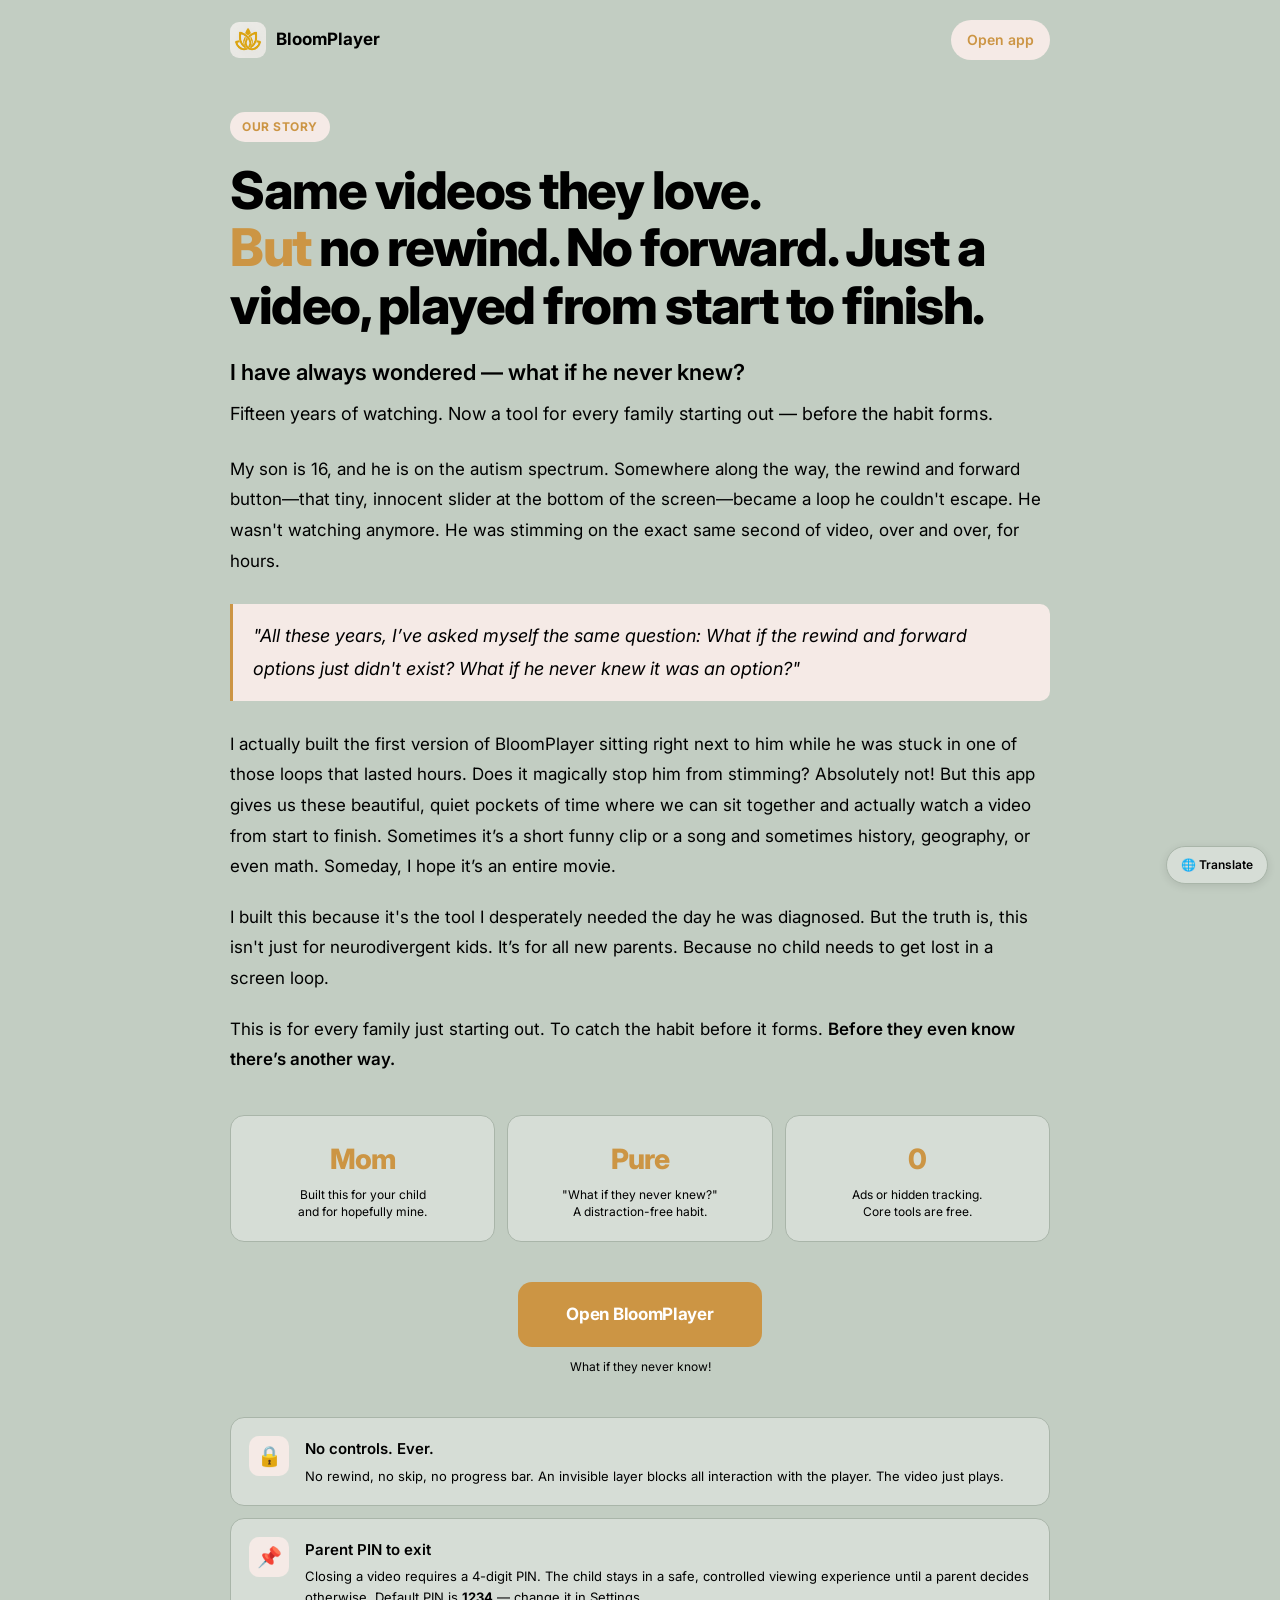
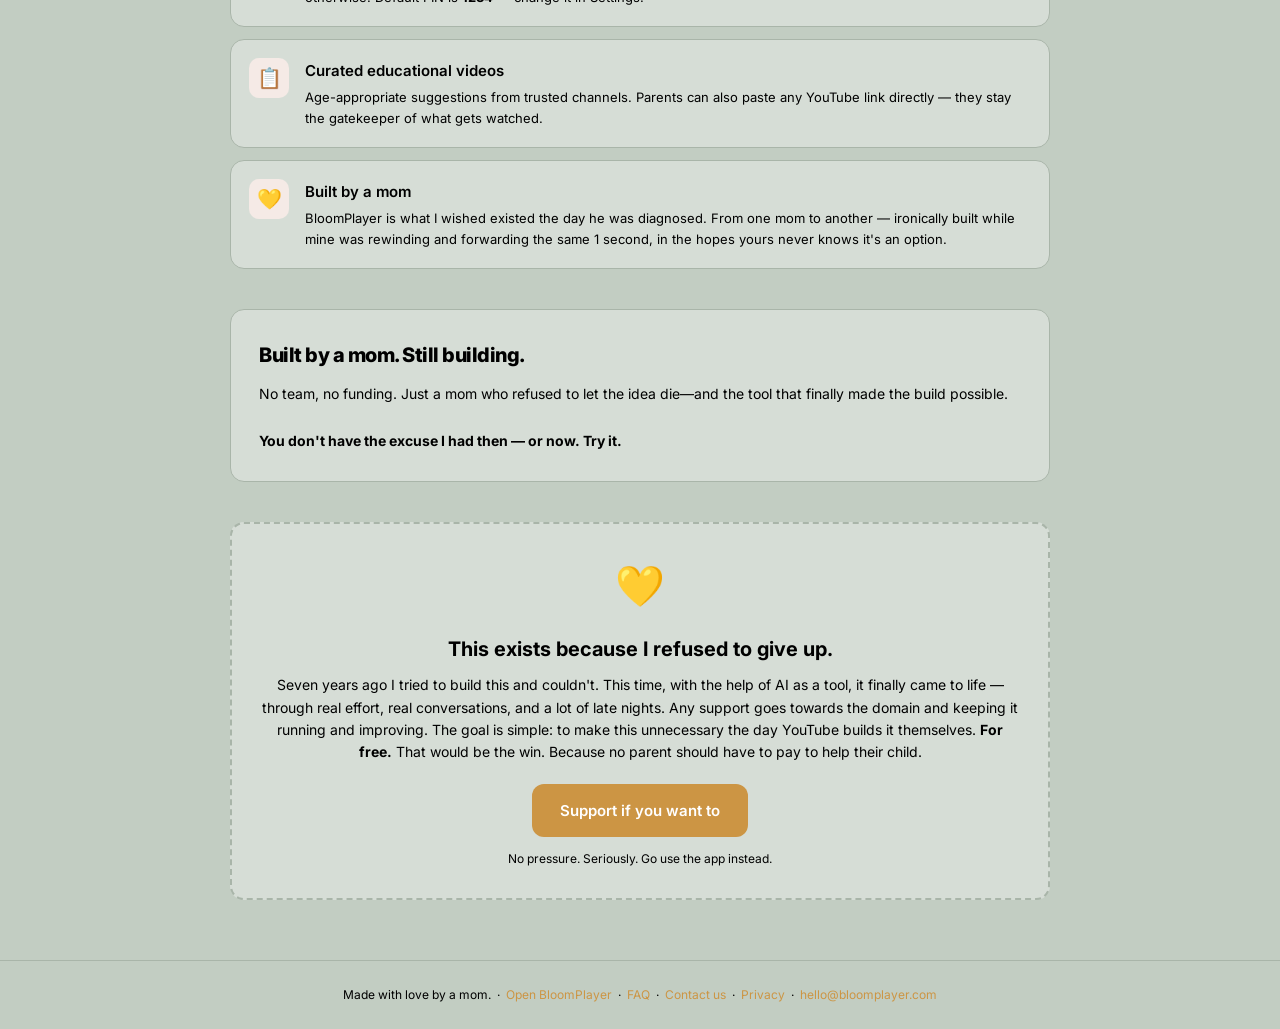
==== about.html @ 637f336a "Update about.html" ====
<!DOCTYPE html>
<html lang="en">
<head>
  <meta name="color-scheme" content="light">
<meta charset="UTF-8"/>
<meta name="viewport" content="width=device-width, initial-scale=1.0"/>
<meta http-equiv="Cache-Control" content="no-cache, no-store, must-revalidate"/>
<meta http-equiv="Pragma" content="no-cache"/>
<meta http-equiv="Expires" content="0"/>
<title>BloomPlayer — Our Story</title>
<meta name="description" content="Why BloomPlayer exists. One parent, one night, one big idea."/>
<link rel="apple-touch-icon" href="icon.png"/>
<link rel="icon" type="image/png" href="icon.png"/>
<link rel="stylesheet" href="theme-v2.css?v=2.2"/>
<script async src="https://www.googletagmanager.com/gtag/js?id=G-4LPVCYGQP9"></script>
<script>
  window.dataLayer = window.dataLayer || [];
  function gtag(){dataLayer.push(arguments);}
  gtag('js', new Date());
  gtag('config', 'G-4LPVCYGQP9');
</script>
<style>
@import url('https://fonts.googleapis.com/css2?family=Inter:wght@400;500;600;700;800&display=swap');

*{margin:0;padding:0;box-sizing:border-box;}
body{background:var(--bg);color:var(--text);font-family:'Inter',-apple-system,sans-serif;line-height:1.7;}

/* ── Single width token used everywhere ── */
.wrap{width:100%;max-width:900px;margin-left:auto;margin-right:auto;padding-left:clamp(16px,4vw,40px);padding-right:clamp(16px,4vw,40px);}

nav{display:flex;align-items:center;justify-content:space-between;padding-top:20px;padding-bottom:20px;}
.nav-brand{display:flex;align-items:center;gap:10px;text-decoration:none;color:var(--text);}
.nav-name{font-size:17px;font-weight:700;color:var(--text);}
.nav-link{font-size:14px;color:var(--red);font-weight:600;text-decoration:none;background:var(--red-light);padding:8px 16px;border-radius:20px;}

.hero{padding-top:32px;}
.hero-eyebrow{display:inline-flex;align-items:center;gap:6px;background:var(--red-light);color:var(--red);font-size:12px;font-weight:700;padding:5px 12px;border-radius:20px;margin-bottom:20px;text-transform:uppercase;letter-spacing:0.5px;}
.hero h1{font-size:clamp(28px,5vw,52px);font-weight:800;letter-spacing:-1.5px;line-height:1.1;margin-bottom:20px;color:var(--text);}
.hero h1 span{color:var(--red);}
.hero-sub{font-size:18px;color:var(--text-2);line-height:1.7;margin-bottom:0;}

.story{padding-top:24px;}
.story p{font-size:17px;color:var(--text-2);margin-bottom:20px;line-height:1.8;}
.story p strong{color:var(--text);font-weight:600;}
.story .highlight{background:var(--red-light);border-left:3px solid var(--red);padding:16px 20px;border-radius:0 10px 10px 0;margin:28px 0;}
.story .highlight p{color:var(--text);font-size:18px;font-style:italic;margin:0;}

.stats{display:grid;grid-template-columns:repeat(3,1fr);gap:12px;margin-top:40px;margin-bottom:40px;}
.stat{background:var(--card);border:1px solid var(--border);border-radius:var(--radius);padding:20px;text-align:center;}
.stat-number{font-size:28px;font-weight:800;color:var(--red);letter-spacing:-1px;}
.stat-label{font-size:12px;color:var(--text-3);margin-top:4px;line-height:1.4;}

.why-section{padding-top:0;}
.why-grid{display:flex;flex-direction:column;gap:12px;margin-top:20px;}
.why-item{display:flex;gap:16px;align-items:flex-start;background:var(--card);border:1px solid var(--border);border-radius:var(--radius);padding:18px;}
.why-icon{width:40px;height:40px;border-radius:10px;display:flex;align-items:center;justify-content:center;font-size:20px;flex-shrink:0;background:var(--red-light);}
.why-title{font-size:15px;font-weight:600;margin-bottom:4px;color:var(--text);}
.why-text{font-size:13px;color:var(--text-2);line-height:1.6;}

.night-banner{margin-top:40px;}
.night-card{background:var(--card);border:1px solid var(--border);border-radius:var(--radius);padding:28px;}
.night-card h3{font-size:20px;font-weight:800;margin-bottom:10px;letter-spacing:-0.5px;color:var(--text);}
.night-card p{font-size:14px;color:var(--text-2);line-height:1.7;}

.donate-section{margin-top:40px;padding-bottom:60px;}
.donate-card{background:var(--card);border:2px dashed var(--border);border-radius:var(--radius);padding:28px;text-align:center;}
.donate-emoji{font-size:40px;margin-bottom:12px;}
.donate-card h3{font-size:20px;font-weight:700;margin-bottom:8px;color:var(--text);}
.donate-card p{font-size:14px;color:var(--text-2);margin-bottom:20px;line-height:1.6;}
.donate-btn{display:inline-block;background:var(--red);color:white;font-size:15px;font-weight:600;padding:14px 28px;border-radius:12px;text-decoration:none;font-family:inherit;}
.donate-note{font-size:12px;color:var(--text-3);margin-top:12px;}

.cta-section{margin-top:40px;margin-bottom:40px;text-align:center;}
.cta-btn{display:inline-block;background:var(--red);color:white;font-size:17px;font-weight:700;padding:18px 48px;border-radius:14px;text-decoration:none;letter-spacing:-0.3px;}
.cta-note{font-size:12px;color:var(--text-3);margin-top:10px;}

footer{border-top:1px solid var(--border);padding:24px;text-align:center;font-size:12px;color:var(--text-3);}
footer a{color:var(--red);text-decoration:none;}

@media(max-width:480px){
  .stats{grid-template-columns:1fr;}
  .hero h1{letter-spacing:-0.5px;}
}
</style>
</head>
<body>

<div style="position:fixed;bottom:16px;right:12px;z-index:999;">
  <a href="#" onclick="window.open('https://translate.google.com/translate?sl=en&tl=auto&u='+encodeURIComponent(window.location.href),'_blank');return false;" style="display:flex;align-items:center;gap:6px;background:var(--card);border:1px solid var(--border);border-radius:20px;padding:8px 14px;font-size:12px;font-weight:600;color:var(--text);text-decoration:none;box-shadow:0 2px 8px rgba(0,0,0,0.1);">&#127760; Translate</a>
</div>


<nav class="wrap">
  <a class="nav-brand" href="index.html">
    <img src="icon.png" style="width:36px;height:36px;border-radius:9px;flex-shrink:0;"/>
    <span class="nav-name">BloomPlayer</span>
  </a>
  <a class="nav-link" href="index.html">Open app</a>
</nav>

<div class="hero wrap">
  <div class="hero-eyebrow">Our story</div>
  <h1>Same videos they love.<br/><span>But</span> no rewind. No forward. Just a video, played from start to finish.</h1>
  <p class="hero-sub" style="font-size:22px;font-weight:600;color:var(--text);margin-bottom:8px;">I have always wondered — what if he never knew?</p>
  <p class="hero-sub">Fifteen years of watching. Now a tool for every family starting out — before the habit forms.</p>
</div>

<div class="story wrap">
  <p>My son is 16, and he is on the autism spectrum. Somewhere along the way, the rewind and forward button—that tiny, innocent slider at the bottom of the screen—became a loop he couldn't escape. He wasn't watching anymore. He was stimming on the exact same second of video, over and over, for hours.</p>

  <div class="highlight">
    <p>"All these years, I’ve asked myself the same question: What if the rewind and forward options just didn't exist? What if he never knew it was an option?"</p>
  </div>

  <p>I actually built the first version of BloomPlayer sitting right next to him while he was stuck in one of those loops that lasted hours. Does it magically stop him from stimming? Absolutely not! But this app gives us these beautiful, quiet pockets of time where we can sit together and actually watch a video from start to finish. Sometimes it’s a short funny clip or a song and sometimes history, geography, or even math. Someday, I hope it’s an entire movie.</p>

  <p>I built this because it's the tool I desperately needed the day he was diagnosed. But the truth is, this isn't just for neurodivergent kids. It’s for all new parents. Because no child needs to get lost in a screen loop.</p>

  <p>This is for every family just starting out. To catch the habit before it forms. <strong>Before they even know there’s another way.</strong></p>
</div>

<div class="stats wrap">
  <div class="stat"><div class="stat-number">Mom</div><div class="stat-label">Built this for your child<br/>and for hopefully mine.</div></div>
  <div class="stat"><div class="stat-number">Pure</div><div class="stat-label">"What if they never knew?"<br/>A distraction-free habit.</div></div>
  <div class="stat"><div class="stat-number">0</div><div class="stat-label">Ads or hidden tracking.<br/>Core tools are free.</div></div>
</div>

<div class="cta-section wrap">
  <a class="cta-btn" href="index.html">Open BloomPlayer</a>
  <div class="cta-note">What if they never know!</div>
</div>

<div class="why-section wrap">
  <div class="why-grid">
    <div class="why-item">
      <div class="why-icon">&#128274;</div>
      <div>
        <div class="why-title">No controls. Ever.</div>
        <div class="why-text">No rewind, no skip, no progress bar. An invisible layer blocks all interaction with the player. The video just plays.</div>
      </div>
    </div>
    <div class="why-item">
      <div class="why-icon">&#128204;</div>
      <div>
        <div class="why-title">Parent PIN to exit</div>
        <div class="why-text">Closing a video requires a 4-digit PIN. The child stays in a safe, controlled viewing experience until a parent decides otherwise. Default PIN is <strong>1234</strong> — change it in Settings.</div>
      </div>
    </div>
    <div class="why-item">
      <div class="why-icon">&#128203;</div>
      <div>
        <div class="why-title">Curated educational videos</div>
        <div class="why-text">Age-appropriate suggestions from trusted channels. Parents can also paste any YouTube link directly — they stay the gatekeeper of what gets watched.</div>
      </div>
    </div>
    <div class="why-item">
      <div class="why-icon">&#128155;</div>
      <div>
        <div class="why-title">Built by a mom</div>
        <div class="why-text">BloomPlayer is what I wished existed the day he was diagnosed. From one mom to another — ironically built while mine was rewinding and forwarding the same 1 second, in the hopes yours never knows it's an option.</div>
      </div>
    </div>
  </div>
</div>

<div class="night-banner wrap">
  <div class="night-card">
    <h3>Built by a mom. Still building.</h3>
    <p>No team, no funding. Just a mom who refused to let the idea die—and the tool that finally made the build possible.<br><br><strong>You don't have the excuse I had then — or now. Try it.</strong></p>
  </div>
</div>

<div class="donate-section wrap">
  <div class="donate-card">
    <div class="donate-emoji">&#128155;</div>
    <h3>This exists because I refused to give up.</h3>
    <p>Seven years ago I tried to build this and couldn't. This time, with the help of AI as a tool, it finally came to life — through real effort, real conversations, and a lot of late nights. Any support goes towards the domain and keeping it running and improving. The goal is simple: to make this unnecessary the day YouTube builds it themselves. <strong>For free.</strong> That would be the win. Because no parent should have to pay to help their child.</p>
    <a class="donate-btn" href="https://ko-fi.com/BloomPlayer" target="_blank">Support if you want to</a>
    <div class="donate-note">No pressure. Seriously. Go use the app instead.</div>
  </div>
</div>

<footer>
  Made with love by a mom. &nbsp;·&nbsp;
  <a href="index.html">Open BloomPlayer</a> &nbsp;·&nbsp;
  <a href="faq.html">FAQ</a> &nbsp;·&nbsp;
  <a href="contact.html">Contact us</a> &nbsp;·&nbsp;
  <a href="privacy.html">Privacy</a> &nbsp;·&nbsp;
  <a href="mailto:hello@bloomplayer.com">hello@bloomplayer.com</a>
</footer>

</body>
</html>
---- theme-v2.css ----
/* ============================================================
   BloomPlayer — Theme File: Misty Sage & Ink Black
   Matches the organic, greenish background mockup exactly.
   ============================================================ */

:root {
  /* ── PRIMARY ACTIONS (Golden Ochre) ── */
  /* Matches the "Watch" button and the Lotus Logo */
  --red:                #CC9544;   
  --red-dark:           #B37E36;   
  --red-light:          #F5EAE6;   

  /* ── PAGE SURFACES (Misty Sage Tint) ── */
  /* This provides that distinct greenish-grey background */
  --bg:                 #C2CDC2;   /* Deepened Misty Sage Base */
  --card:               #D6DDD6;   /* Muted Mint surface */
  --card2:              #E2E8E2;   /* Highlighted surface for hero cards */
  --border:             #A9B5A9;   /* Organic Sage divider */

  /* ── MAXIMUM READABILITY TEXT (INK BLACK) ── */
  --text:               #000000;   /* Primary Headers */
  --text-2:             #000000;   /* Instructions & Body */
  --text-3:             #000000;   /* Metadata & Captions */

  /* ── SECONDARY ACCENT (Sage Green) ── */
  /* Used for filters and the "Educational" pills */
  --accent:             #7A9A88;   /* Darker Sage for readability */
  --accent-text:        #FFFFFF;   /* White text on Sage pills */

  /* ── MISC SURFACES ── */
  --badge-bg:           #B5C0B5;   
  --video-bg:           #000000;   
  --input-bg:           #E2E8E2;   

  /* ── THE "CLOUD" SHADOW ── */
  /* Soft, organic depth as seen in the mockup */
  --shadow:             0 10px 30px -5px rgba(0, 0, 0, 0.08), 0 20px 40px -10px rgba(0, 0, 0, 0.04);
  --radius:             14px;
  --radius-lg:          32px;      

  /* ── INFO / PARENT BOX ── */
  --info-bg:            #D6DDD6;
  --info-border:        #A9B5A9;
  --info-text:          #000000;

  /* ── VIDEO CARDS ── */
  --video-card-bg:      #FDFCFA; 
  --video-card-border:  #D1D9D1;
  --video-card-radius:  24px;

  /* ── PLAYER SCREEN ── */
  --player-bg:          #121110;
  --player-btn-bg:      #1C1A18;
  --player-btn-border:  #3A3733;
}

/* ── UI SPECIFIC OVERRIDES ── */

/* Force all instructions and secondary text to stay Bold Black */
.brand-tag, .input-desc, .parent-note {
    font-style: italic;
    color: #000000 !important;
    font-weight: 500;
}
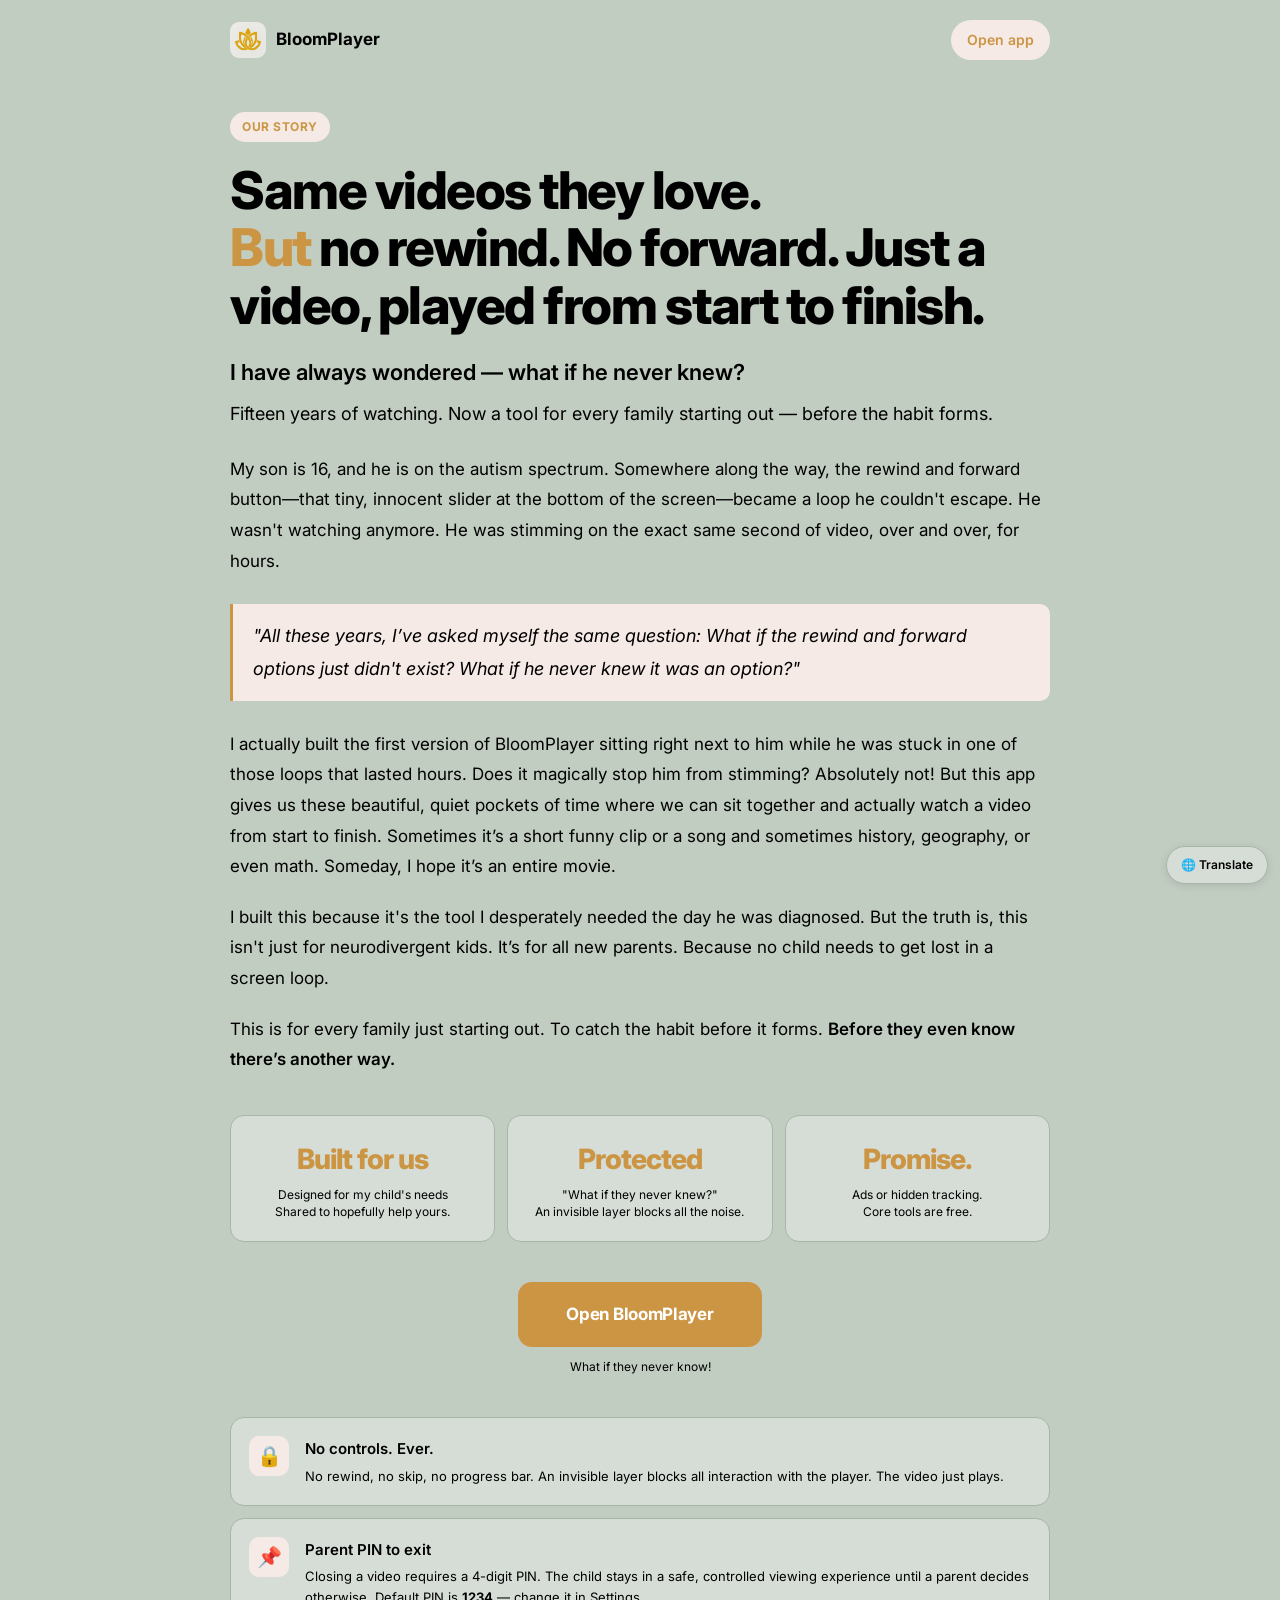
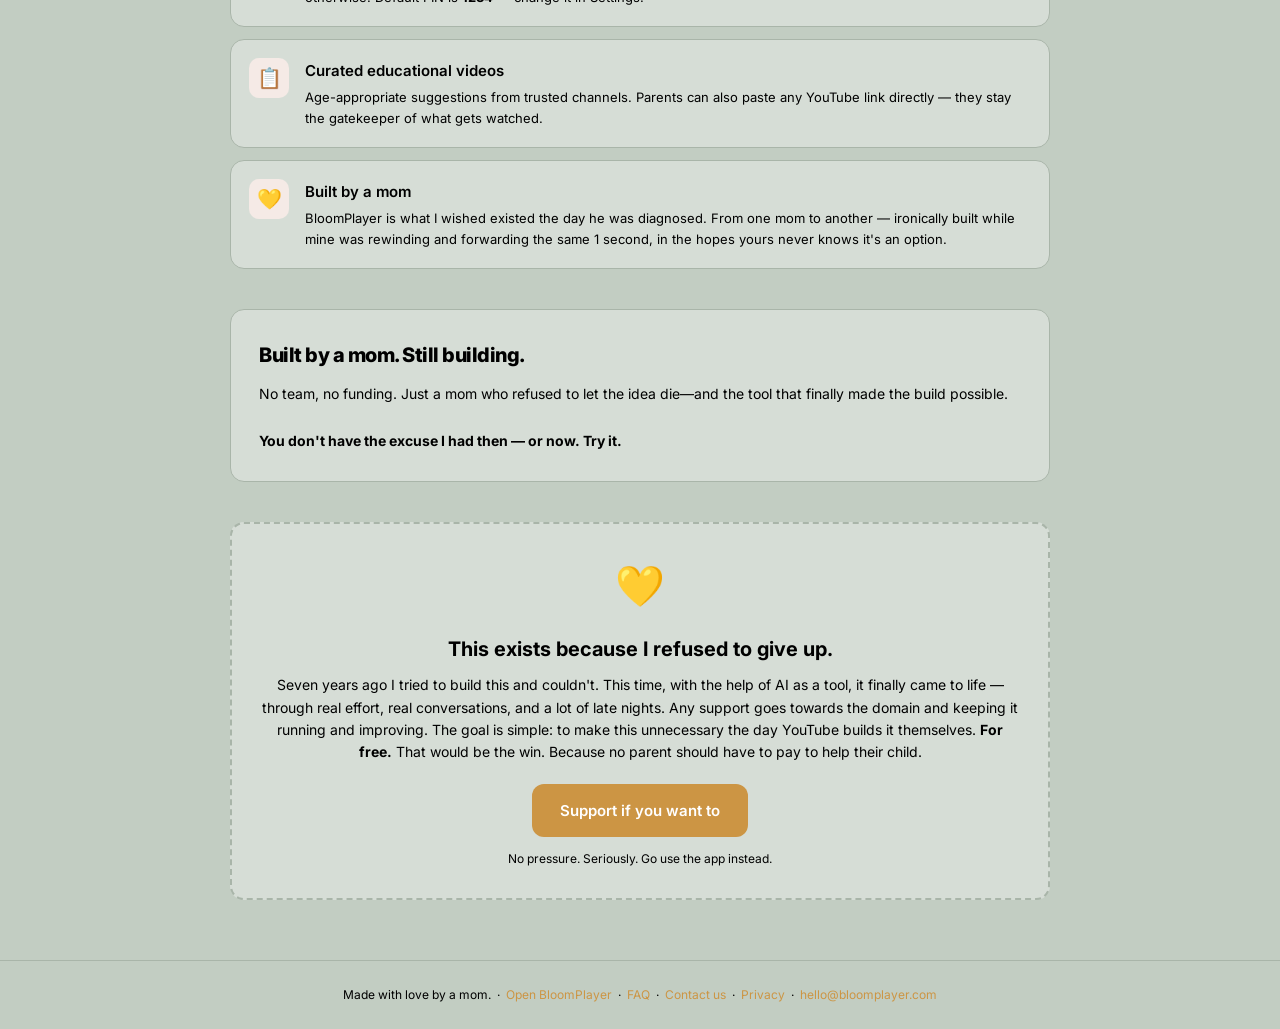
==== commit 52f4c741: "Update about.html" ====
--- a/about.html
+++ b/about.html
@@ -120,9 +120,9 @@
 </div>
 
 <div class="stats wrap">
-  <div class="stat"><div class="stat-number">Mom</div><div class="stat-label">Built this for your child<br/>and for hopefully mine.</div></div>
-  <div class="stat"><div class="stat-number">Pure</div><div class="stat-label">"What if they never knew?"<br/>A distraction-free habit.</div></div>
-  <div class="stat"><div class="stat-number">0</div><div class="stat-label">Ads or hidden tracking.<br/>Core tools are free.</div></div>
+  <div class="stat"><div class="stat-number">Built for us</div><div class="stat-label">Designed for my child's needs<br/>Shared to hopefully help yours.</div></div>
+  <div class="stat"><div class="stat-number">Protected</div><div class="stat-label">"What if they never knew?"<br/>An invisible layer blocks all the noise.</div></div>
+  <div class="stat"><div class="stat-number">Promise.         </div><div class="stat-label">Ads or hidden tracking.<br/>Core tools are free.</div></div>
 </div>
 
 <div class="cta-section wrap">
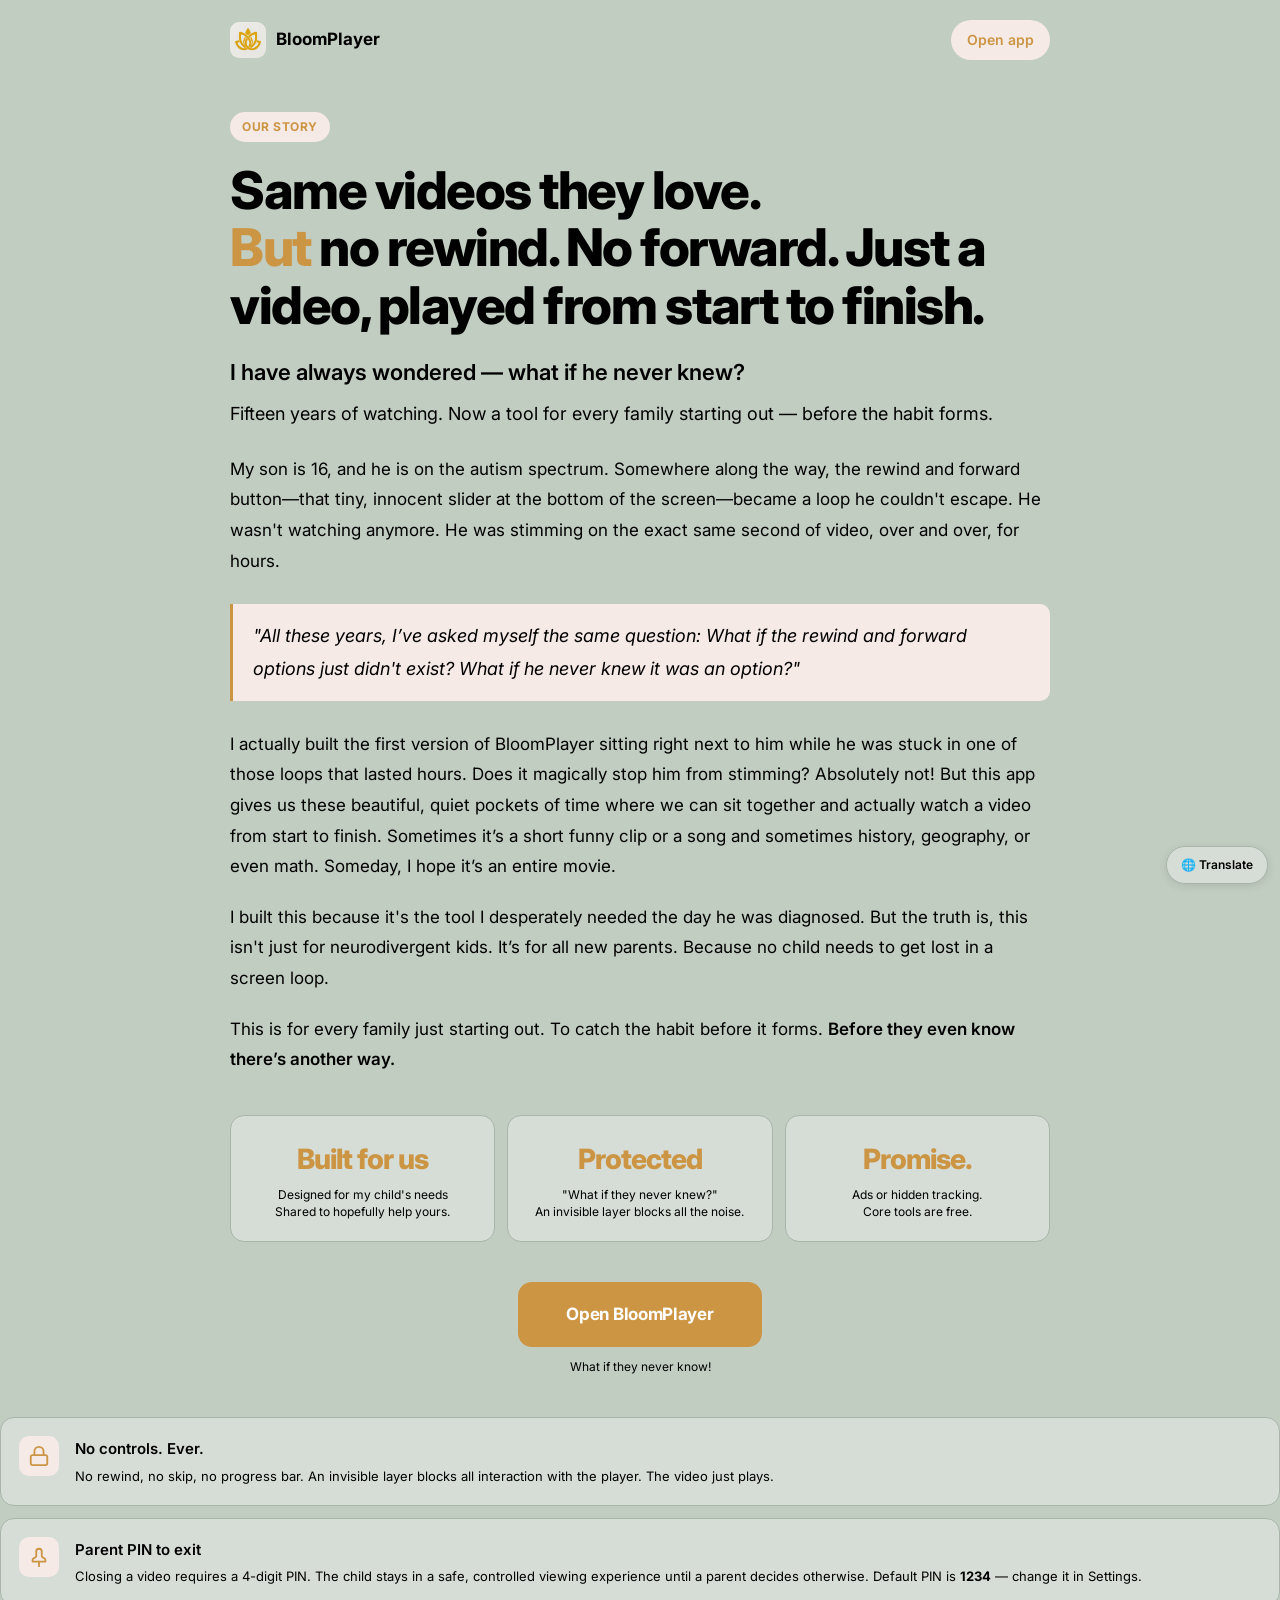
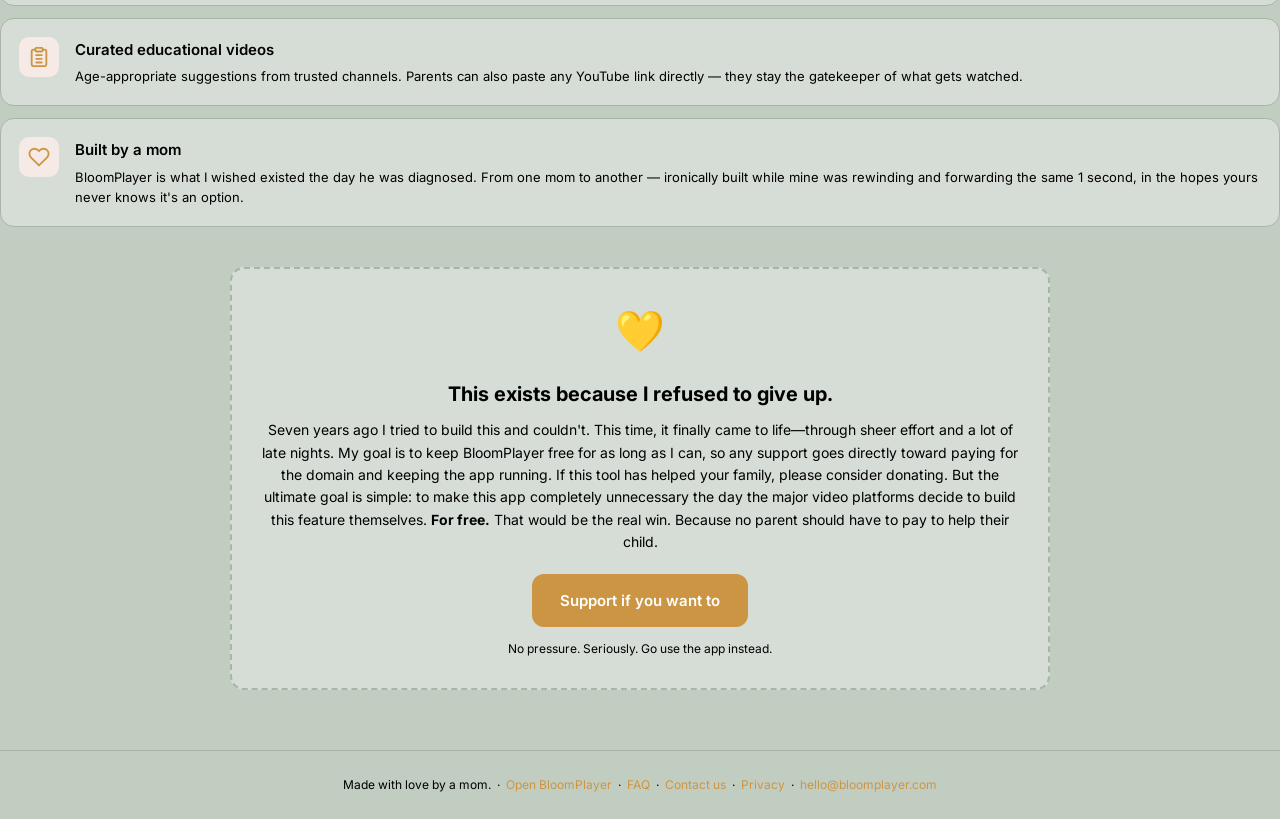
==== commit c8c0cf59: "Update about.html" ====
--- a/about.html
+++ b/about.html
@@ -130,52 +130,70 @@
   <div class="cta-note">What if they never know!</div>
 </div>
 
-<div class="why-section wrap">
   <div class="why-grid">
-    <div class="why-item">
-      <div class="why-icon">&#128274;</div>
+    
+    <div class="why-item">
+      <div class="why-icon">
+        <svg width="22" height="22" viewBox="0 0 24 24" fill="none" stroke="#CC9544" stroke-width="2" stroke-linecap="round" stroke-linejoin="round">
+          <rect x="3" y="11" width="18" height="11" rx="2" ry="2"></rect>
+          <path d="M7 11V7a5 5 0 0 1 10 0v4"></path>
+        </svg>
+      </div>
       <div>
         <div class="why-title">No controls. Ever.</div>
         <div class="why-text">No rewind, no skip, no progress bar. An invisible layer blocks all interaction with the player. The video just plays.</div>
       </div>
     </div>
-    <div class="why-item">
-      <div class="why-icon">&#128204;</div>
+
+    <div class="why-item">
+      <div class="why-icon">
+        <svg width="22" height="22" viewBox="0 0 24 24" fill="none" stroke="#CC9544" stroke-width="2" stroke-linecap="round" stroke-linejoin="round">
+          <line x1="12" y1="17" x2="12" y2="22"></line>
+          <path d="M5 17h14v-1.76a2 2 0 0 0-1.11-1.79l-1.78-.9A2 2 0 0 1 15 10.68V6a3 3 0 0 0-3-3h0a3 3 0 0 0-3 3v4.68a2 2 0 0 1-1.11 1.87l-1.78.9A2 2 0 0 0 5 15.24Z"></path>
+        </svg>
+      </div>
       <div>
         <div class="why-title">Parent PIN to exit</div>
         <div class="why-text">Closing a video requires a 4-digit PIN. The child stays in a safe, controlled viewing experience until a parent decides otherwise. Default PIN is <strong>1234</strong> — change it in Settings.</div>
       </div>
     </div>
-    <div class="why-item">
-      <div class="why-icon">&#128203;</div>
+
+    <div class="why-item">
+      <div class="why-icon">
+        <svg width="22" height="22" viewBox="0 0 24 24" fill="none" stroke="#CC9544" stroke-width="2" stroke-linecap="round" stroke-linejoin="round">
+          <path d="M16 4h2a2 2 0 0 1 2 2v14a2 2 0 0 1-2 2H6a2 2 0 0 1-2-2V6a2 2 0 0 1 2-2h2"></path>
+          <rect x="8" y="2" width="8" height="4" rx="1" ry="1"></rect>
+          <path d="M9 14h6"></path>
+          <path d="M9 10h6"></path>
+          <path d="M9 18h6"></path>
+        </svg>
+      </div>
       <div>
         <div class="why-title">Curated educational videos</div>
         <div class="why-text">Age-appropriate suggestions from trusted channels. Parents can also paste any YouTube link directly — they stay the gatekeeper of what gets watched.</div>
       </div>
     </div>
-    <div class="why-item">
-      <div class="why-icon">&#128155;</div>
+
+    <div class="why-item">
+      <div class="why-icon">
+        <svg width="22" height="22" viewBox="0 0 24 24" fill="none" stroke="#CC9544" stroke-width="2" stroke-linecap="round" stroke-linejoin="round">
+          <path d="M20.84 4.61a5.5 5.5 0 0 0-7.78 0L12 5.67l-1.06-1.06a5.5 5.5 0 0 0-7.78 7.78l1.06 1.06L12 21.23l7.78-7.78 1.06-1.06a5.5 5.5 0 0 0 0-7.78z"></path>
+        </svg>
+      </div>
       <div>
         <div class="why-title">Built by a mom</div>
         <div class="why-text">BloomPlayer is what I wished existed the day he was diagnosed. From one mom to another — ironically built while mine was rewinding and forwarding the same 1 second, in the hopes yours never knows it's an option.</div>
       </div>
     </div>
+
   </div>
-</div>
-
-<div class="night-banner wrap">
-  <div class="night-card">
-    <h3>Built by a mom. Still building.</h3>
-    <p>No team, no funding. Just a mom who refused to let the idea die—and the tool that finally made the build possible.<br><br><strong>You don't have the excuse I had then — or now. Try it.</strong></p>
-  </div>
-</div>
 
 <div class="donate-section wrap">
   <div class="donate-card">
     <div class="donate-emoji">&#128155;</div>
     <h3>This exists because I refused to give up.</h3>
-    <p>Seven years ago I tried to build this and couldn't. This time, with the help of AI as a tool, it finally came to life — through real effort, real conversations, and a lot of late nights. Any support goes towards the domain and keeping it running and improving. The goal is simple: to make this unnecessary the day YouTube builds it themselves. <strong>For free.</strong> That would be the win. Because no parent should have to pay to help their child.</p>
-    <a class="donate-btn" href="https://ko-fi.com/BloomPlayer" target="_blank">Support if you want to</a>
+  <p>Seven years ago I tried to build this and couldn't. This time, it finally came to life—through sheer effort and a lot of late nights. My goal is to keep BloomPlayer free for as long as I can, so any support goes directly toward paying for the domain and keeping the app running. If this tool has helped your family, please consider donating. But the ultimate goal is simple: to make this app completely unnecessary the day the major video platforms decide to build this feature themselves. <strong>For free.</strong> That would be the real win. Because no parent should have to pay to help their child.</p>
+  <a class="donate-btn" href="https://ko-fi.com/BloomPlayer" target="_blank">Support if you want to</a>
     <div class="donate-note">No pressure. Seriously. Go use the app instead.</div>
   </div>
 </div>
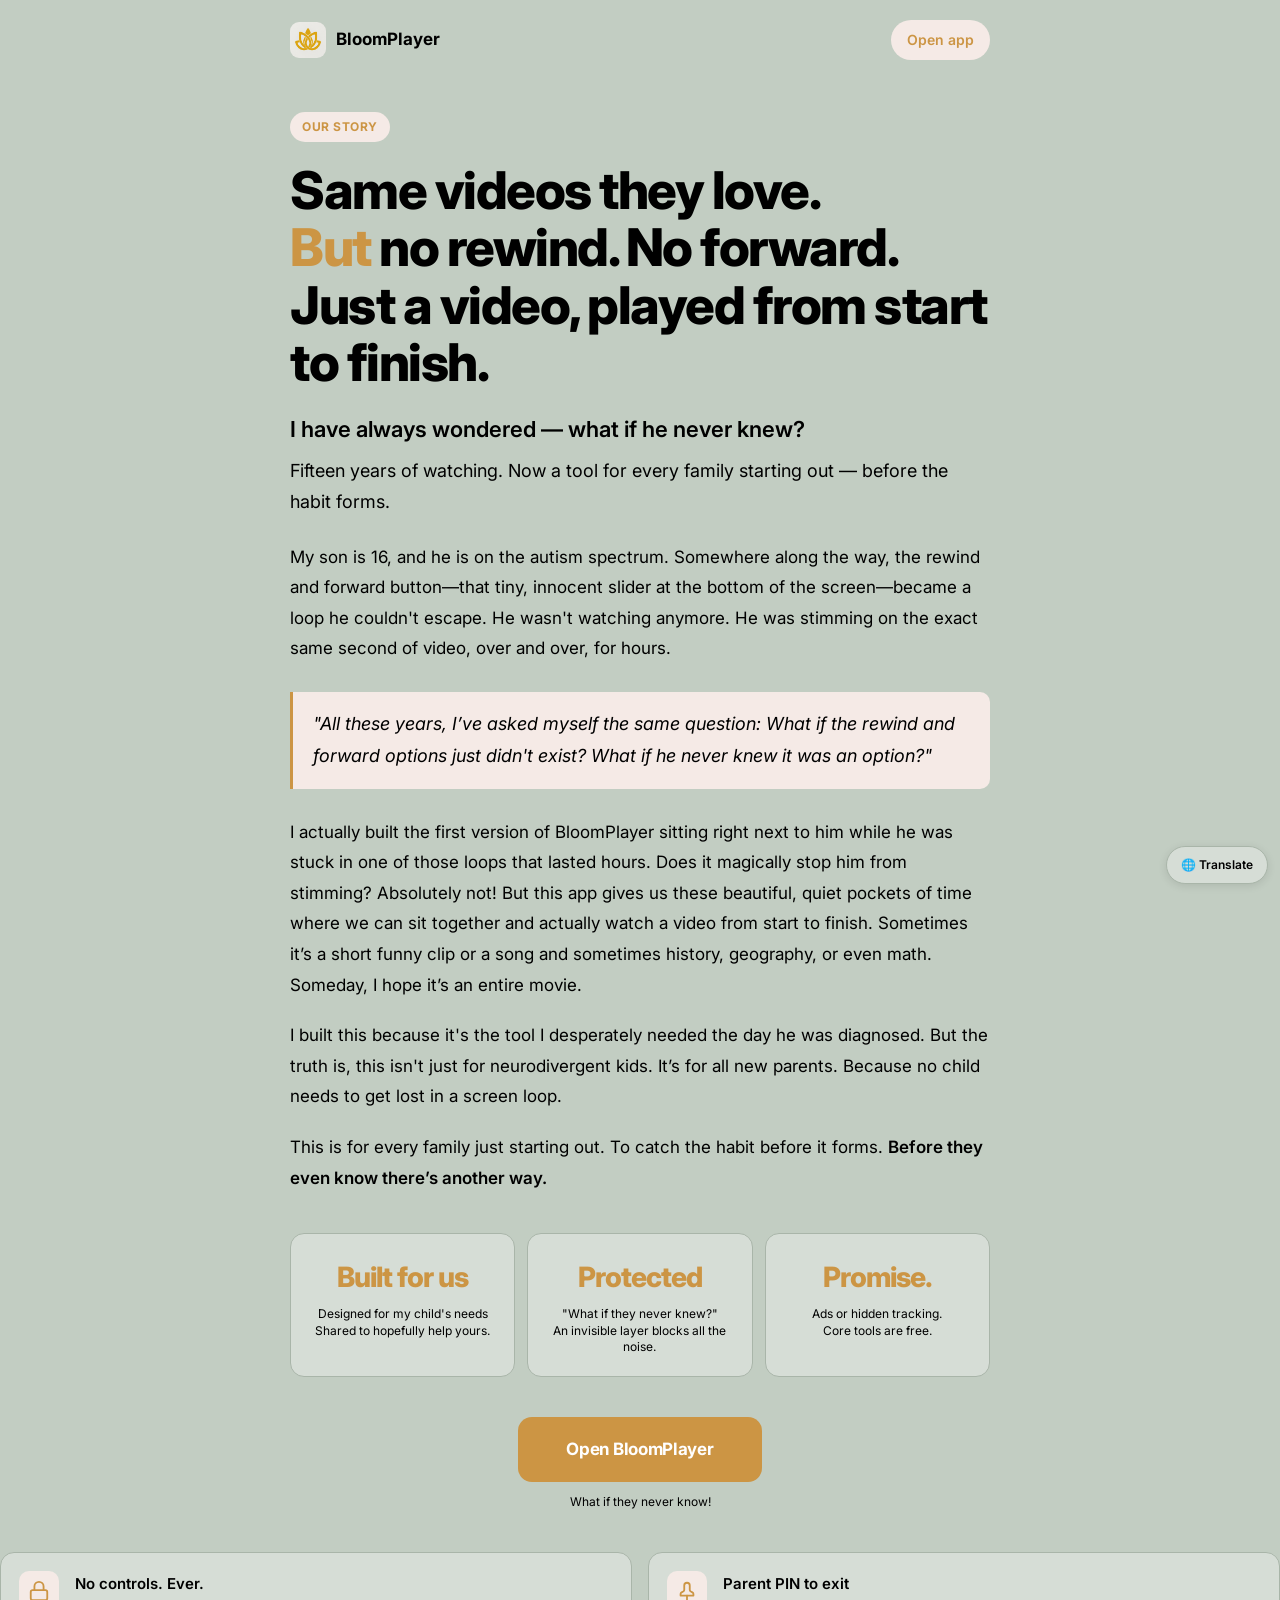
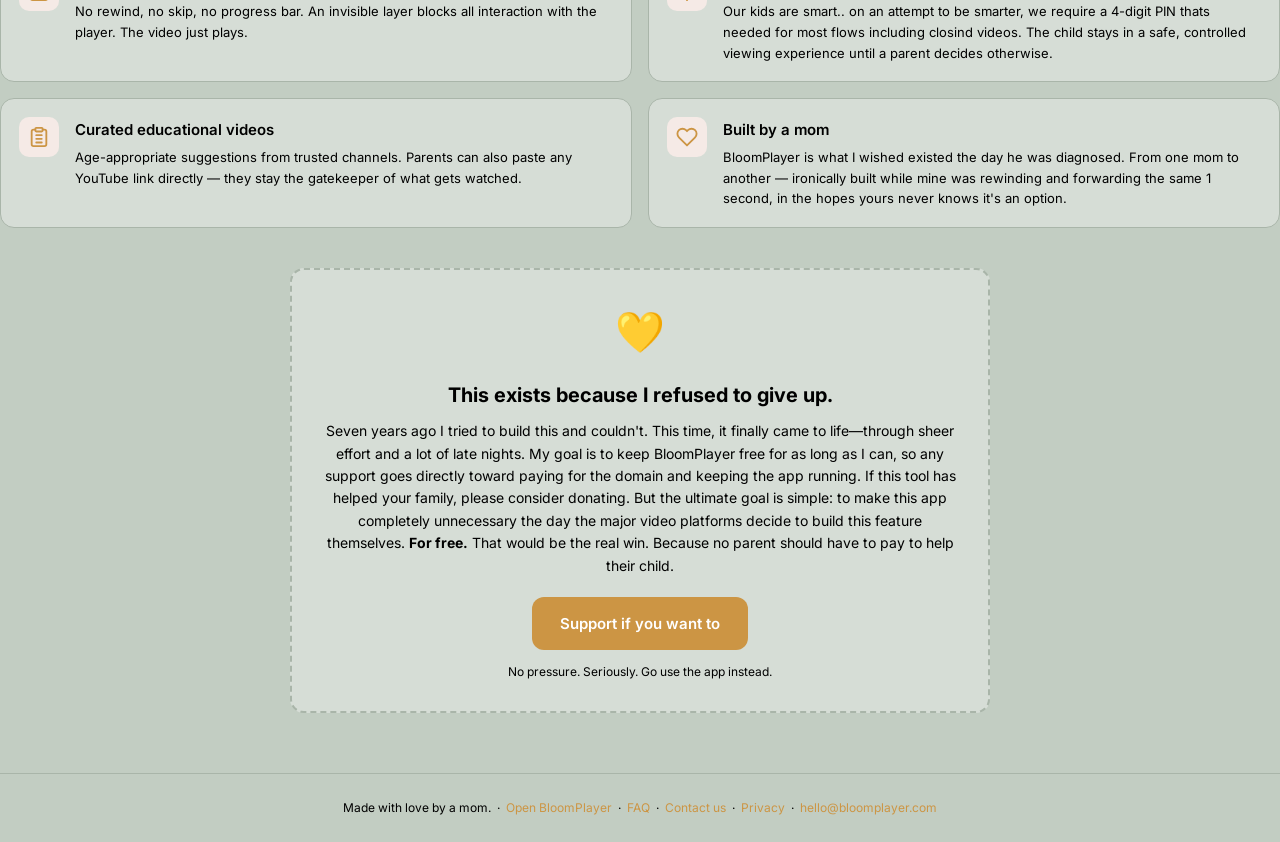
==== commit 2cd8d0d3: "Update about.html" ====
--- a/about.html
+++ b/about.html
@@ -26,7 +26,15 @@
 body{background:var(--bg);color:var(--text);font-family:'Inter',-apple-system,sans-serif;line-height:1.7;}
 
 /* ── Single width token used everywhere ── */
-.wrap{width:100%;max-width:900px;margin-left:auto;margin-right:auto;padding-left:clamp(16px,4vw,40px);padding-right:clamp(16px,4vw,40px);}
+/* ── Single width token used everywhere ── */
+.wrap { 
+  width: 100%; 
+  max-width: 780px; /* Tightened from 900px for perfect reading width */
+  margin-left: auto; 
+  margin-right: auto; 
+  padding-left: clamp(16px, 4vw, 40px); 
+  padding-right: clamp(16px, 4vw, 40px); 
+}
 
 nav{display:flex;align-items:center;justify-content:space-between;padding-top:20px;padding-bottom:20px;}
 .nav-brand{display:flex;align-items:center;gap:10px;text-decoration:none;color:var(--text);}
@@ -51,7 +59,12 @@
 .stat-label{font-size:12px;color:var(--text-3);margin-top:4px;line-height:1.4;}
 
 .why-section{padding-top:0;}
-.why-grid{display:flex;flex-direction:column;gap:12px;margin-top:20px;}
+.why-grid {
+  display: grid;
+  grid-template-columns: repeat(2, 1fr); /* Forces cards to sit side-by-side */
+  gap: 16px;
+  margin-top: 20px;
+}
 .why-item{display:flex;gap:16px;align-items:flex-start;background:var(--card);border:1px solid var(--border);border-radius:var(--radius);padding:18px;}
 .why-icon{width:40px;height:40px;border-radius:10px;display:flex;align-items:center;justify-content:center;font-size:20px;flex-shrink:0;background:var(--red-light);}
 .why-title{font-size:15px;font-weight:600;margin-bottom:4px;color:var(--text);}
@@ -77,10 +90,12 @@
 footer{border-top:1px solid var(--border);padding:24px;text-align:center;font-size:12px;color:var(--text-3);}
 footer a{color:var(--red);text-decoration:none;}
 
-@media(max-width:480px){
-  .stats{grid-template-columns:1fr;}
-  .hero h1{letter-spacing:-0.5px;}
+@media(max-width: 640px) {
+  .stats { grid-template-columns: 1fr; }
+  .why-grid { grid-template-columns: 1fr; }
+  .hero h1 { letter-spacing: -0.5px; }
 }
+
 </style>
 </head>
 <body>
@@ -154,7 +169,7 @@
       </div>
       <div>
         <div class="why-title">Parent PIN to exit</div>
-        <div class="why-text">Closing a video requires a 4-digit PIN. The child stays in a safe, controlled viewing experience until a parent decides otherwise. Default PIN is <strong>1234</strong> — change it in Settings.</div>
+        <div class="why-text">Our kids are smart.. on an attempt to be smarter, we require a 4-digit PIN thats needed for most flows including closind videos. The child stays in a safe, controlled viewing experience until a parent decides otherwise.</div>
       </div>
     </div>
 
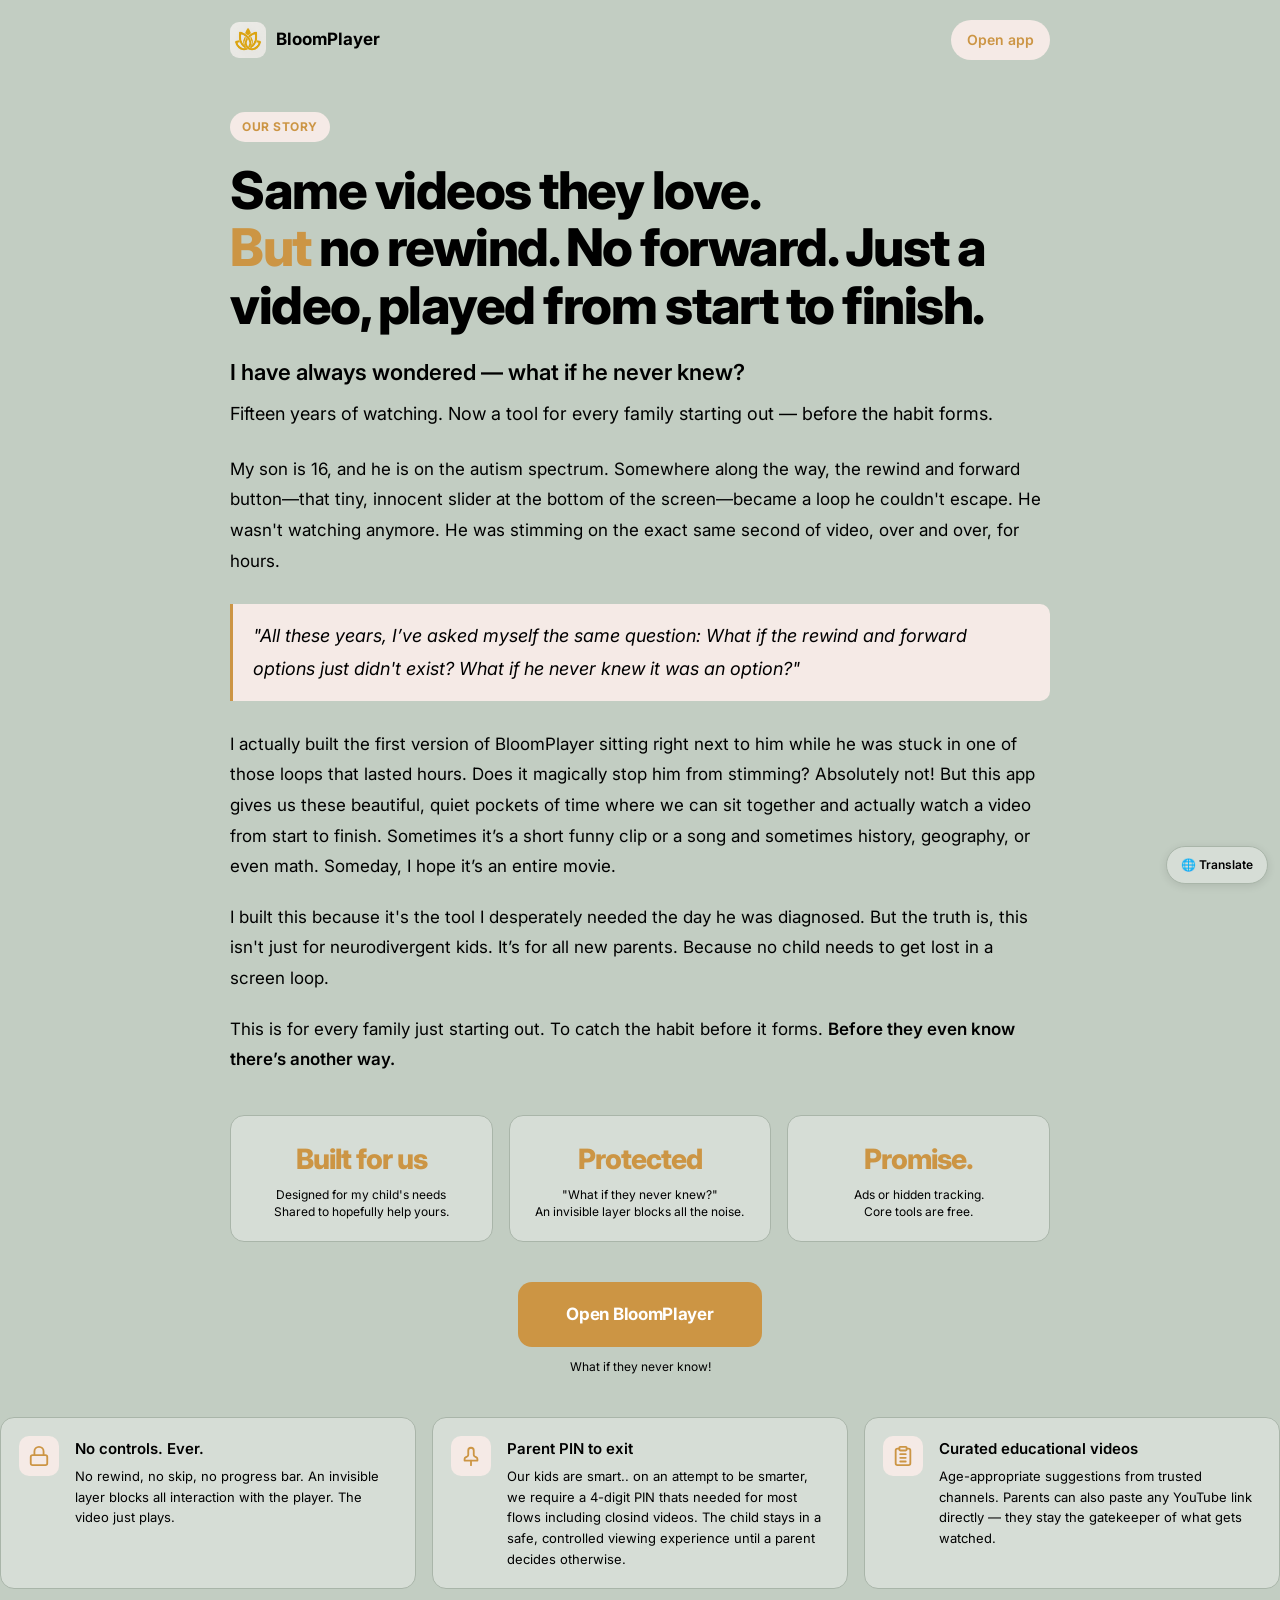
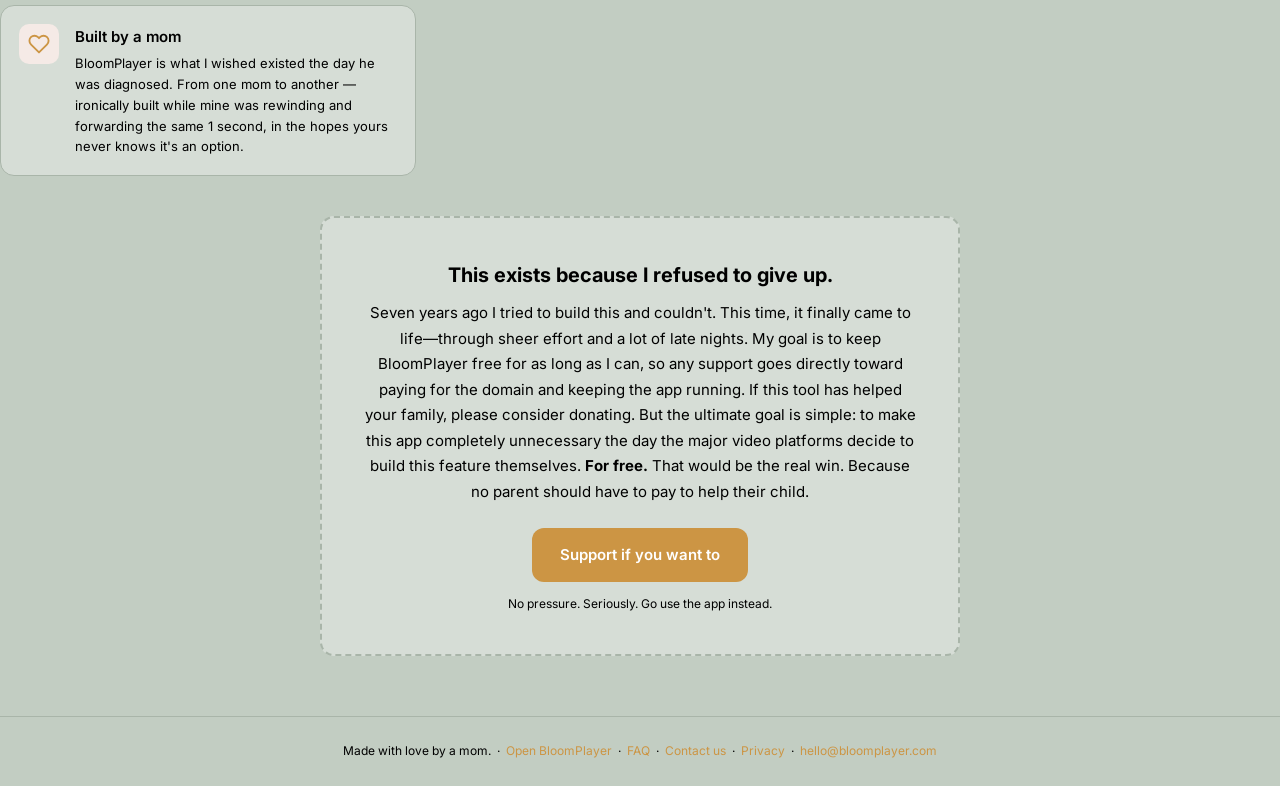
==== commit 650711c4: "Update about.html" ====
--- a/about.html
+++ b/about.html
@@ -29,11 +29,11 @@
 /* ── Single width token used everywhere ── */
 .wrap { 
   width: 100%; 
-  max-width: 780px; /* Tightened from 900px for perfect reading width */
+  max-width: 900px; /* Wide enough for laptops, but keeps text readable */
   margin-left: auto; 
   margin-right: auto; 
-  padding-left: clamp(16px, 4vw, 40px); 
-  padding-right: clamp(16px, 4vw, 40px); 
+  padding-left: clamp(16px, 5vw, 40px); 
+  padding-right: clamp(16px, 5vw, 40px); 
 }
 
 nav{display:flex;align-items:center;justify-content:space-between;padding-top:20px;padding-bottom:20px;}
@@ -53,33 +53,54 @@
 .story .highlight{background:var(--red-light);border-left:3px solid var(--red);padding:16px 20px;border-radius:0 10px 10px 0;margin:28px 0;}
 .story .highlight p{color:var(--text);font-size:18px;font-style:italic;margin:0;}
 
-.stats{display:grid;grid-template-columns:repeat(3,1fr);gap:12px;margin-top:40px;margin-bottom:40px;}
-.stat{background:var(--card);border:1px solid var(--border);border-radius:var(--radius);padding:20px;text-align:center;}
+.stats {
+  display: grid;
+  grid-template-columns: repeat(auto-fit, minmax(220px, 1fr));
+  gap: 16px;
+  margin-top: 40px;
+  margin-bottom: 40px;
+}
+  .stat{background:var(--card);border:1px solid var(--border);border-radius:var(--radius);padding:20px;text-align:center;}
 .stat-number{font-size:28px;font-weight:800;color:var(--red);letter-spacing:-1px;}
 .stat-label{font-size:12px;color:var(--text-3);margin-top:4px;line-height:1.4;}
 
 .why-section{padding-top:0;}
 .why-grid {
   display: grid;
-  grid-template-columns: repeat(2, 1fr); /* Forces cards to sit side-by-side */
+  grid-template-columns: repeat(auto-fit, minmax(340px, 1fr));
   gap: 16px;
   margin-top: 20px;
 }
-.why-item{display:flex;gap:16px;align-items:flex-start;background:var(--card);border:1px solid var(--border);border-radius:var(--radius);padding:18px;}
+  .why-item{display:flex;gap:16px;align-items:flex-start;background:var(--card);border:1px solid var(--border);border-radius:var(--radius);padding:18px;}
 .why-icon{width:40px;height:40px;border-radius:10px;display:flex;align-items:center;justify-content:center;font-size:20px;flex-shrink:0;background:var(--red-light);}
 .why-title{font-size:15px;font-weight:600;margin-bottom:4px;color:var(--text);}
 .why-text{font-size:13px;color:var(--text-2);line-height:1.6;}
 
 .night-banner{margin-top:40px;}
-.night-card{background:var(--card);border:1px solid var(--border);border-radius:var(--radius);padding:28px;}
-.night-card h3{font-size:20px;font-weight:800;margin-bottom:10px;letter-spacing:-0.5px;color:var(--text);}
-.night-card p{font-size:14px;color:var(--text-2);line-height:1.7;}
+.night-card {
+  background: var(--card);
+  border: 1px solid var(--border);
+  border-radius: var(--radius);
+  padding: clamp(24px, 5vw, 40px); /* Scales padding smoothly across devices */
+  max-width: 640px; /* Stops it from stretching too wide on laptops */
+  margin: 0 auto; /* Centers the card perfectly */
+}
+.night-card h3 { font-size: 20px; font-weight: 800; margin-bottom: 10px; letter-spacing: -0.5px; color: var(--text); }
+.night-card p { font-size: 15px; color: var(--text-2); line-height: 1.7; }
 
 .donate-section{margin-top:40px;padding-bottom:60px;}
-.donate-card{background:var(--card);border:2px dashed var(--border);border-radius:var(--radius);padding:28px;text-align:center;}
-.donate-emoji{font-size:40px;margin-bottom:12px;}
-.donate-card h3{font-size:20px;font-weight:700;margin-bottom:8px;color:var(--text);}
-.donate-card p{font-size:14px;color:var(--text-2);margin-bottom:20px;line-height:1.6;}
+.donate-card {
+  background: var(--card);
+  border: 2px dashed var(--border);
+  border-radius: var(--radius);
+  padding: clamp(24px, 5vw, 40px); /* Scales padding smoothly */
+  text-align: center;
+  max-width: 640px; /* Keeps the text highly readable */
+  margin: 0 auto; /* Centers the card perfectly */
+}
+.donate-emoji { font-size: 40px; margin-bottom: 12px; }
+.donate-card h3 { font-size: 20px; font-weight: 700; margin-bottom: 8px; color: var(--text); }
+.donate-card p { font-size: 15px; color: var(--text-2); margin-bottom: 24px; line-height: 1.7; }
 .donate-btn{display:inline-block;background:var(--red);color:white;font-size:15px;font-weight:600;padding:14px 28px;border-radius:12px;text-decoration:none;font-family:inherit;}
 .donate-note{font-size:12px;color:var(--text-3);margin-top:12px;}
 
@@ -205,13 +226,13 @@
 
 <div class="donate-section wrap">
   <div class="donate-card">
-    <div class="donate-emoji">&#128155;</div>
     <h3>This exists because I refused to give up.</h3>
-  <p>Seven years ago I tried to build this and couldn't. This time, it finally came to life—through sheer effort and a lot of late nights. My goal is to keep BloomPlayer free for as long as I can, so any support goes directly toward paying for the domain and keeping the app running. If this tool has helped your family, please consider donating. But the ultimate goal is simple: to make this app completely unnecessary the day the major video platforms decide to build this feature themselves. <strong>For free.</strong> That would be the real win. Because no parent should have to pay to help their child.</p>
-  <a class="donate-btn" href="https://ko-fi.com/BloomPlayer" target="_blank">Support if you want to</a>
+    <p>Seven years ago I tried to build this and couldn't. This time, it finally came to life—through sheer effort and a lot of late nights. My goal is to keep BloomPlayer free for as long as I can, so any support goes directly toward paying for the domain and keeping the app running. If this tool has helped your family, please consider donating. But the ultimate goal is simple: to make this app completely unnecessary the day the major video platforms decide to build this feature themselves. <strong>For free.</strong> That would be the real win. Because no parent should have to pay to help their child.</p>
+    <a class="donate-btn" href="https://ko-fi.com/BloomPlayer" target="_blank">Support if you want to</a>
     <div class="donate-note">No pressure. Seriously. Go use the app instead.</div>
   </div>
 </div>
+
 
 <footer>
   Made with love by a mom. &nbsp;·&nbsp;
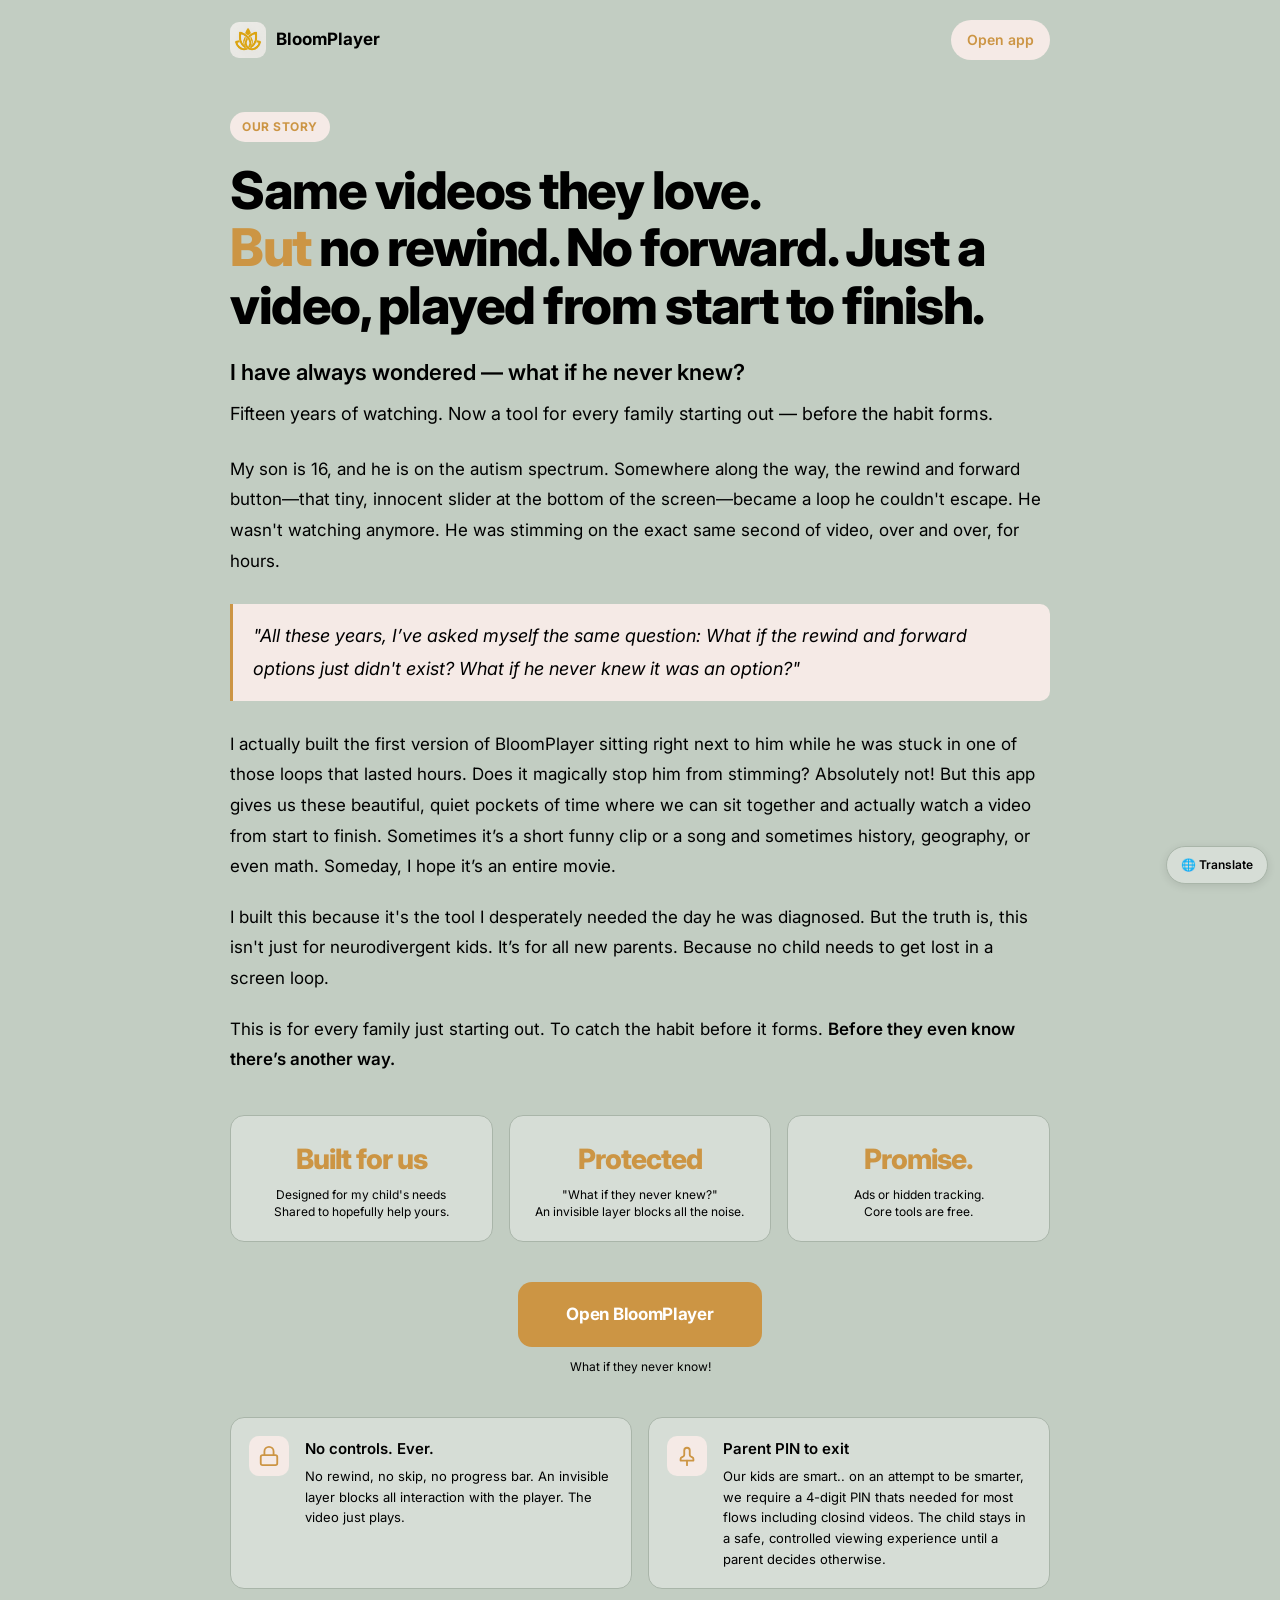
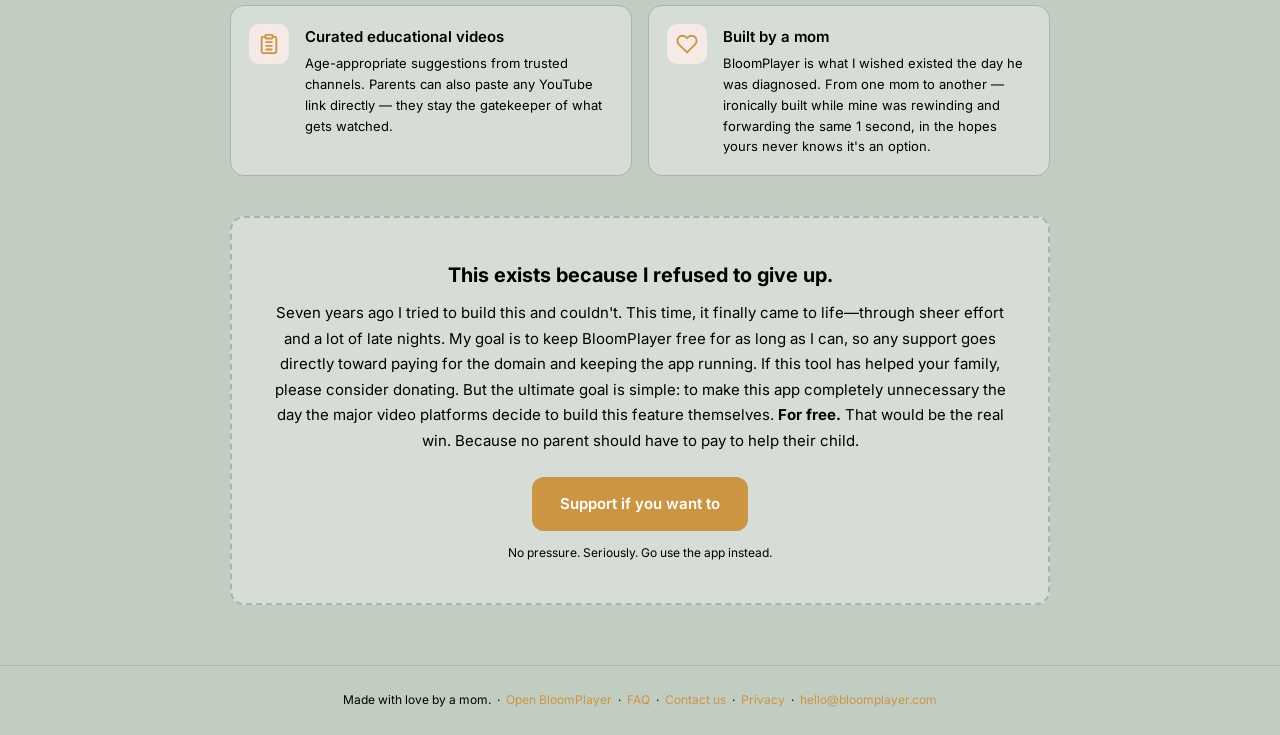
==== commit 1dc809da: "Update about.html" ====
--- a/about.html
+++ b/about.html
@@ -93,11 +93,11 @@
   background: var(--card);
   border: 2px dashed var(--border);
   border-radius: var(--radius);
-  padding: clamp(24px, 5vw, 40px); /* Scales padding smoothly */
+  padding: clamp(24px, 5vw, 40px); 
   text-align: center;
-  max-width: 640px; /* Keeps the text highly readable */
-  margin: 0 auto; /* Centers the card perfectly */
-}
+  margin: 0 auto; 
+}
+
 .donate-emoji { font-size: 40px; margin-bottom: 12px; }
 .donate-card h3 { font-size: 20px; font-weight: 700; margin-bottom: 8px; color: var(--text); }
 .donate-card p { font-size: 15px; color: var(--text-2); margin-bottom: 24px; line-height: 1.7; }
@@ -166,8 +166,7 @@
   <div class="cta-note">What if they never know!</div>
 </div>
 
-  <div class="why-grid">
-    
+  <div class="why-grid wrap">    
     <div class="why-item">
       <div class="why-icon">
         <svg width="22" height="22" viewBox="0 0 24 24" fill="none" stroke="#CC9544" stroke-width="2" stroke-linecap="round" stroke-linejoin="round">
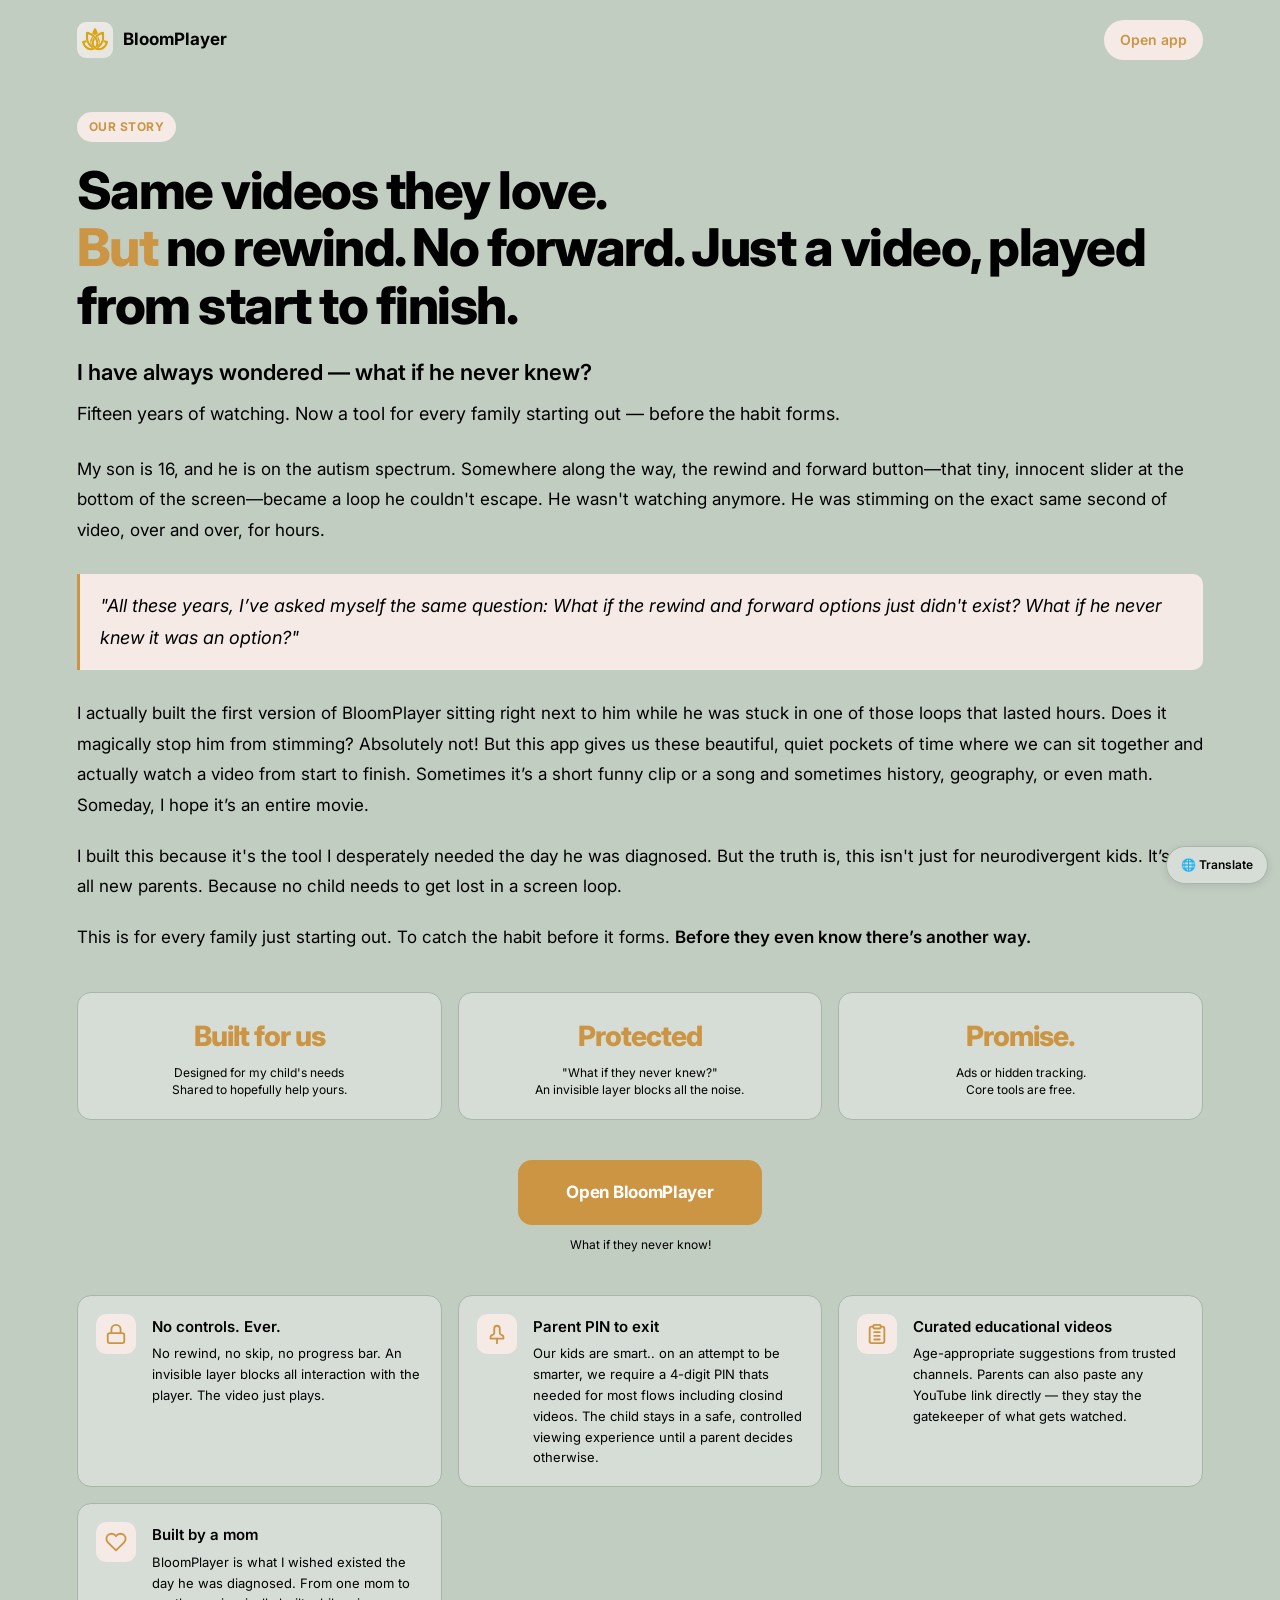
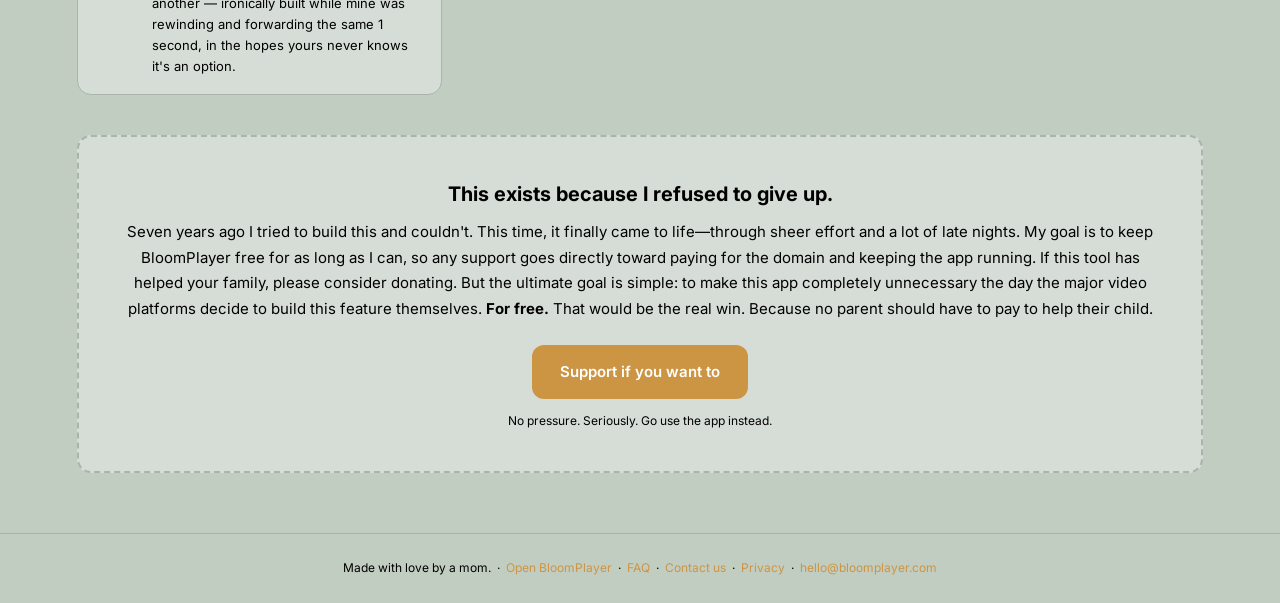
==== commit 05179948: "Update about.html" ====
--- a/about.html
+++ b/about.html
@@ -29,11 +29,11 @@
 /* ── Single width token used everywhere ── */
 .wrap { 
   width: 100%; 
-  max-width: 900px; /* Wide enough for laptops, but keeps text readable */
+  /* max-width removed entirely! */
   margin-left: auto; 
   margin-right: auto; 
-  padding-left: clamp(16px, 5vw, 40px); 
-  padding-right: clamp(16px, 5vw, 40px); 
+  padding-left: clamp(16px, 6vw, 12vw); 
+  padding-right: clamp(16px, 6vw, 12vw); 
 }
 
 nav{display:flex;align-items:center;justify-content:space-between;padding-top:20px;padding-bottom:20px;}
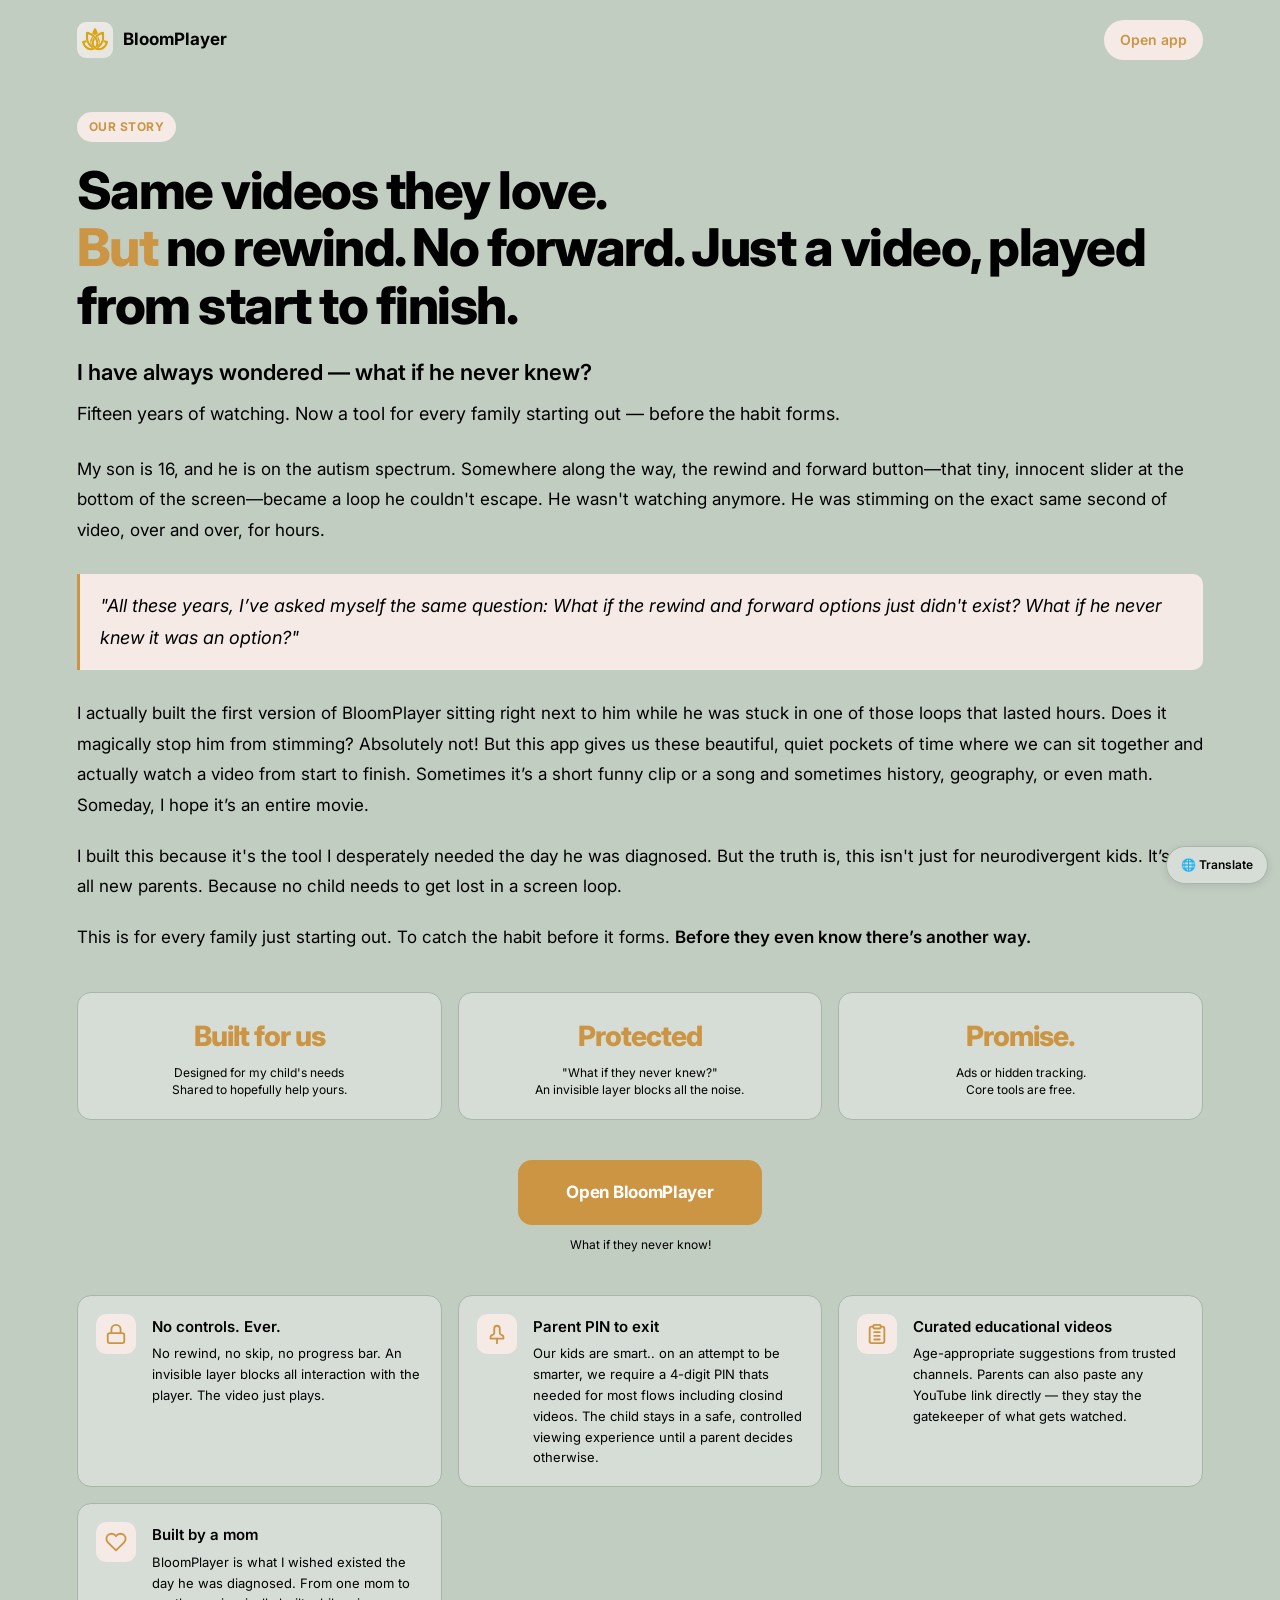
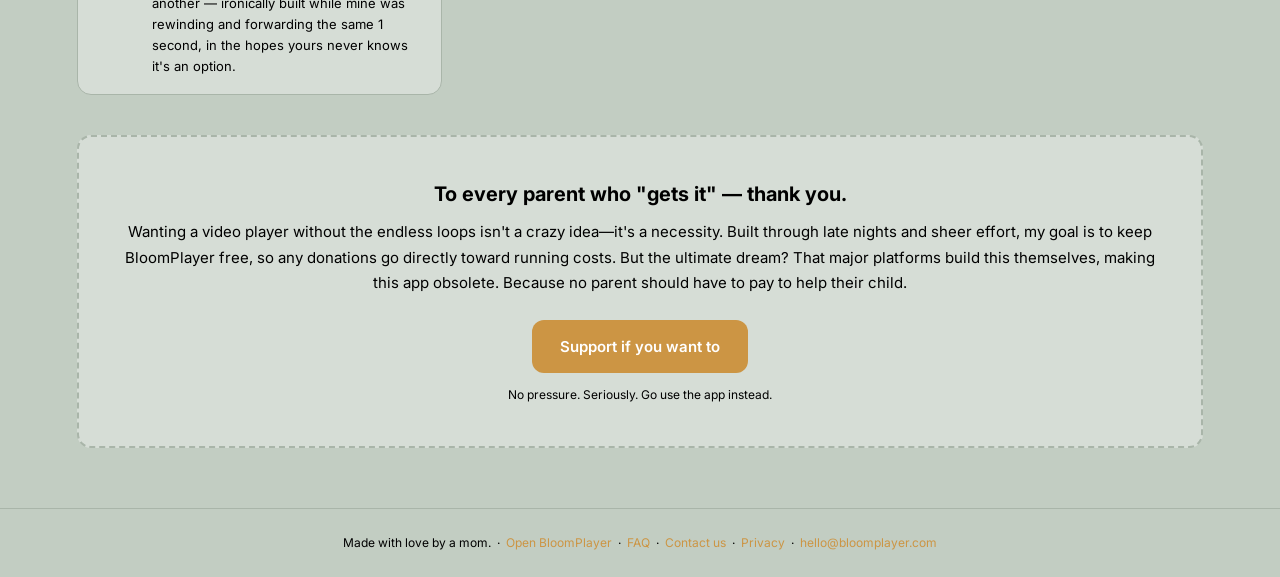
==== commit 2c435589: "Update about.html" ====
--- a/about.html
+++ b/about.html
@@ -225,8 +225,8 @@
 
 <div class="donate-section wrap">
   <div class="donate-card">
-    <h3>This exists because I refused to give up.</h3>
-    <p>Seven years ago I tried to build this and couldn't. This time, it finally came to life—through sheer effort and a lot of late nights. My goal is to keep BloomPlayer free for as long as I can, so any support goes directly toward paying for the domain and keeping the app running. If this tool has helped your family, please consider donating. But the ultimate goal is simple: to make this app completely unnecessary the day the major video platforms decide to build this feature themselves. <strong>For free.</strong> That would be the real win. Because no parent should have to pay to help their child.</p>
+    <h3>To every parent who "gets it" — thank you.</h3>
+    <p>Wanting a video player without the endless loops isn't a crazy idea—it's a necessity. Built through late nights and sheer effort, my goal is to keep BloomPlayer free, so any donations go directly toward running costs. But the ultimate dream? That major platforms build this themselves, making this app obsolete. Because no parent should have to pay to help their child.</p>
     <a class="donate-btn" href="https://ko-fi.com/BloomPlayer" target="_blank">Support if you want to</a>
     <div class="donate-note">No pressure. Seriously. Go use the app instead.</div>
   </div>
